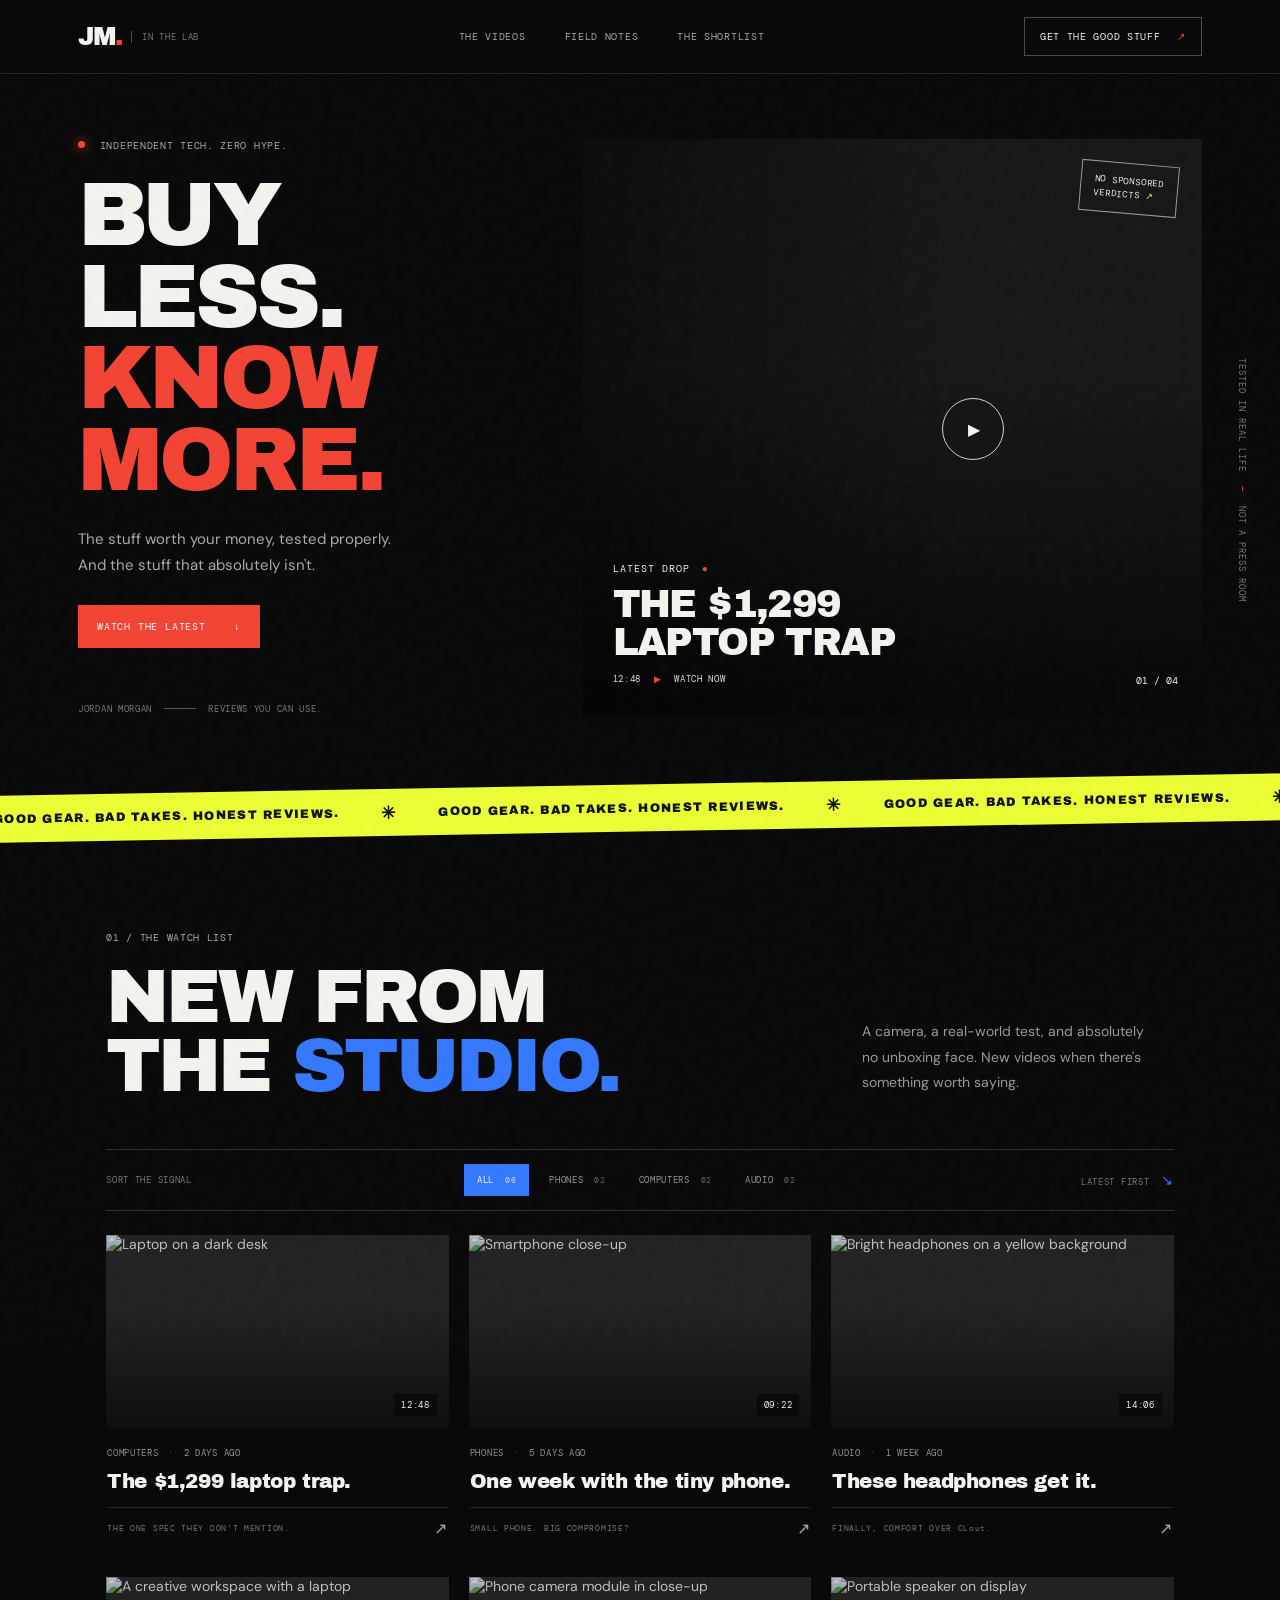
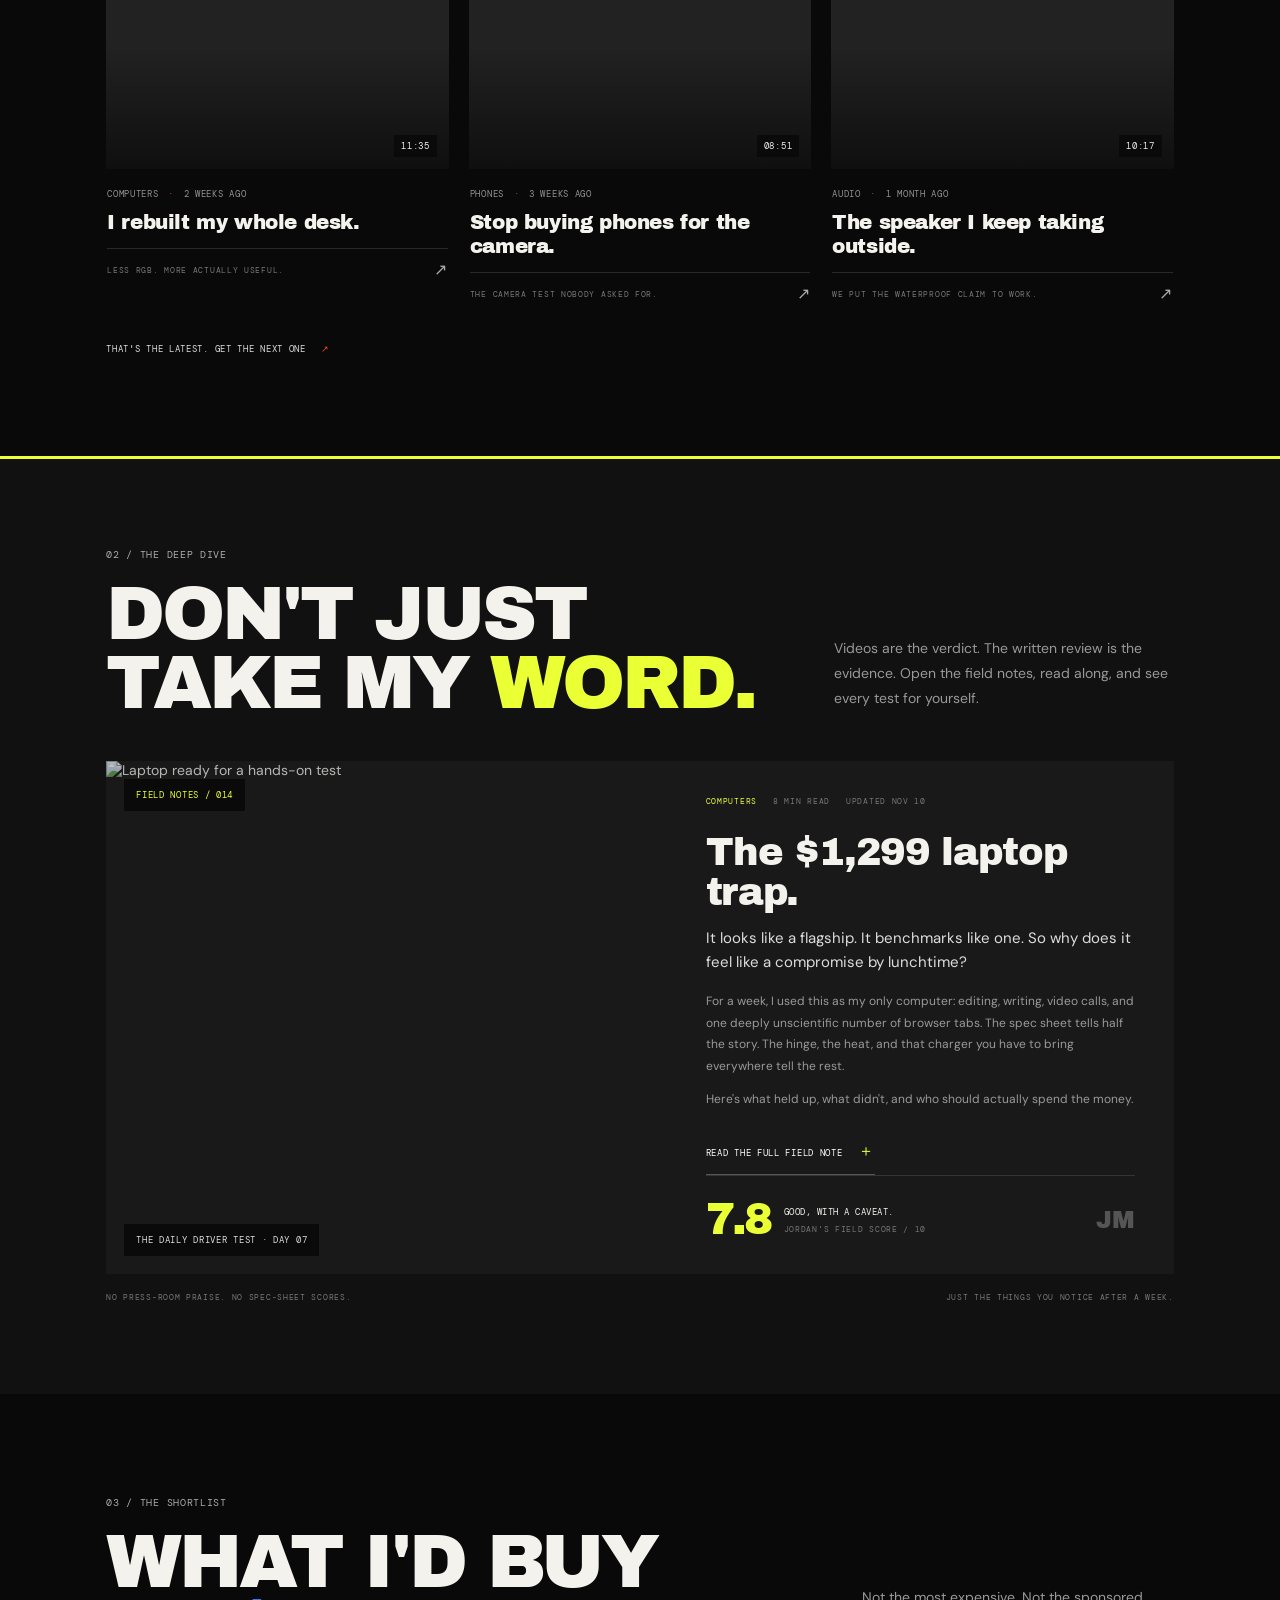
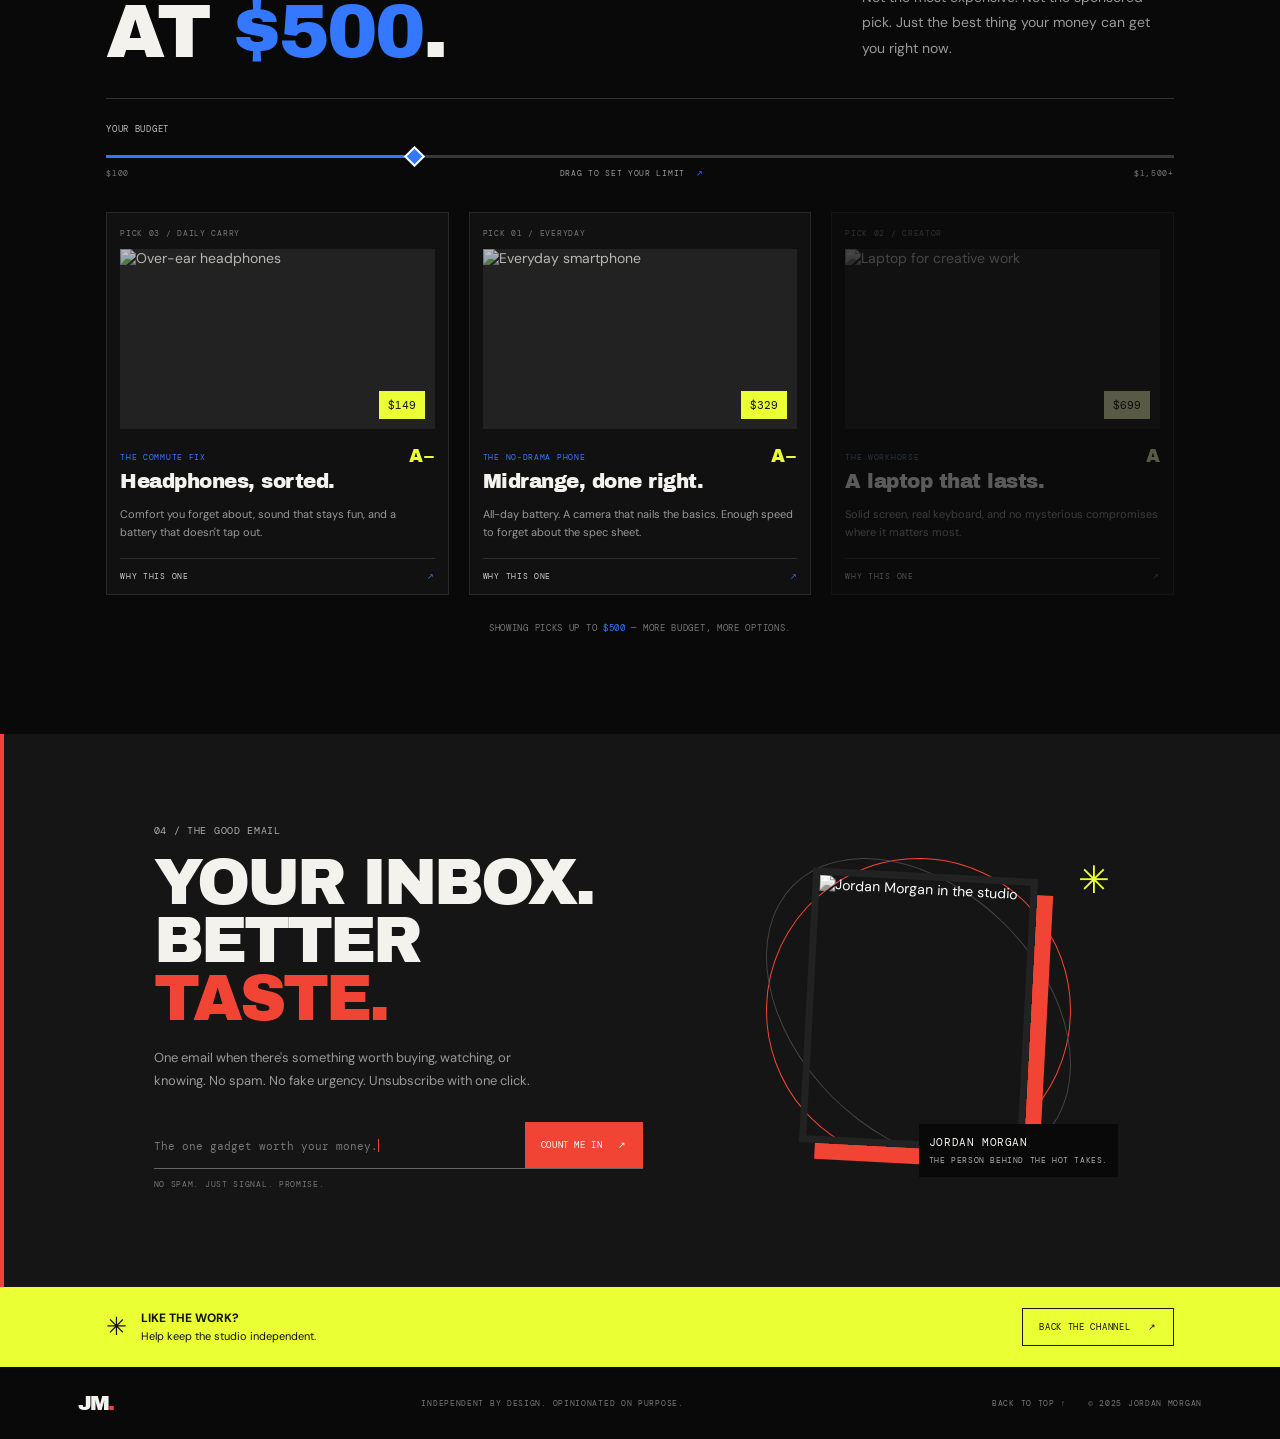
==== index.html @ 8d4678d9 "Build cinematic tech creator homepage with interactive reviews and picks" ====
<!doctype html>
<html lang="en">
<head>
  <meta charset="utf-8">
  <meta name="viewport" content="width=device-width, initial-scale=1">
  <meta name="theme-color" content="#090909">
  <meta name="description" content="Field-tested tech, honest reviews, and what I'd actually buy. Welcome to the studio.">
  <title>JORDAN MORGAN — Tech, without the noise.</title>
  <link rel="preconnect" href="https://fonts.googleapis.com">
  <link rel="preconnect" href="https://fonts.gstatic.com" crossorigin>
  <link href="https://fonts.googleapis.com/css2?family=DM+Mono:wght@400;500&family=DM+Sans:wght@400;500;600;700;800;900&display=swap" rel="stylesheet">
  <link rel="stylesheet" href="styles.css">
</head>
<body>
  <div class="grain" aria-hidden="true"></div>
  <header class="topbar">
    <a class="wordmark" href="#home" aria-label="Jordan Morgan home">JM<span class="wordmark-dot">.</span><span class="wordmark-tag">IN THE LAB</span></a>
    <nav class="main-nav" aria-label="Main navigation">
      <a href="#videos">THE VIDEOS</a><a href="#reviews">FIELD NOTES</a><a href="#picks">THE SHORTLIST</a>
    </nav>
    <a class="nav-cta" href="#newsletter">GET THE GOOD STUFF <span>↗</span></a>
    <button class="menu-toggle" aria-label="Toggle navigation" aria-expanded="false"><span></span><span></span></button>
  </header>

  <main id="home">
    <section class="hero section-tone" data-tone="red">
      <div class="hero-copy">
        <p class="eyebrow"><span class="live-dot"></span> INDEPENDENT TECH. ZERO HYPE.</p>
        <h1>BUY LESS.<br><span>KNOW MORE.</span></h1>
        <p class="hero-deck">The stuff worth your money, tested properly.<br>And the stuff that absolutely isn't.</p>
        <a class="button button-red" href="#videos">WATCH THE LATEST <span>↓</span></a>
        <div class="hero-meta"><span>JORDAN MORGAN</span><span class="meta-line"></span><span>REVIEWS YOU CAN USE.</span></div>
      </div>
      <div class="hero-visual">
        <div class="hero-image"></div>
        <div class="hero-image-shade"></div>
        <div class="hero-label"><span class="label-kicker">LATEST DROP <span>●</span></span><strong>THE $1,299<br>LAPTOP TRAP</strong><span class="label-bottom">12:48 <i>▶</i> WATCH NOW</span></div>
        <div class="hero-stamp">NO SPONSORED<br>VERDICTS <span>↗</span></div>
        <a class="play-button" href="#videos" aria-label="Watch the latest video"><span>▶</span></a>
        <span class="hero-index">01 / 04</span>
      </div>
      <div class="hero-side-note">TESTED IN REAL LIFE <span>—</span> NOT A PRESS ROOM</div>
    </section>

    <section class="ticker" aria-label="Our promise"><div class="ticker-track"><span>GOOD GEAR. BAD TAKES. HONEST REVIEWS.</span><b>✳</b><span>GOOD GEAR. BAD TAKES. HONEST REVIEWS.</span><b>✳</b><span>GOOD GEAR. BAD TAKES. HONEST REVIEWS.</span><b>✳</b></div></section>

    <section class="content-section section-tone" id="videos" data-tone="blue">
      <div class="section-heading">
        <div><p class="eyebrow">01 / THE WATCH LIST</p><h2>NEW FROM<br>THE <span>STUDIO.</span></h2></div>
        <p class="section-intro">A camera, a real-world test, and absolutely no unboxing face. New videos when there's something worth saying.</p>
      </div>
      <div class="filter-row" role="group" aria-label="Filter videos by category">
        <span class="filter-label">SORT THE SIGNAL</span>
        <div class="filter-buttons"><button class="filter-btn active" data-filter="all">ALL <span>06</span></button><button class="filter-btn" data-filter="phones">PHONES <span>02</span></button><button class="filter-btn" data-filter="computers">COMPUTERS <span>02</span></button><button class="filter-btn" data-filter="audio">AUDIO <span>02</span></button></div>
        <span class="sort-note">LATEST FIRST <span>↘</span></span>
      </div>
      <div class="video-grid">
        <article class="video-card featured" data-category="computers"><a href="#reviews" class="video-thumb thumb-laptop" aria-label="Read the laptop review"><img src="https://images.unsplash.com/photo-1496181133206-80ce9b88a853?auto=format&fit=crop&w=1400&q=85" alt="Laptop on a dark desk" loading="lazy"><span class="thumb-overlay"></span><span class="play-pill">▶ <span>PLAY THE PREVIEW</span></span><span class="duration">12:48</span><span class="preview-eq"><i></i><i></i><i></i><i></i><i></i></span></a><div class="video-info"><span class="video-category">COMPUTERS <span>·</span> 2 DAYS AGO</span><h3>The $1,299 laptop trap.</h3><div class="video-bottom"><span>THE ONE SPEC THEY DON'T MENTION.</span><span class="video-arrow">↗</span></div></div></article>
        <article class="video-card" data-category="phones"><a href="#reviews" class="video-thumb thumb-phone" aria-label="Read the phone review"><img src="https://images.unsplash.com/photo-1511707171634-5f897ff02aa9?auto=format&fit=crop&w=1000&q=85" alt="Smartphone close-up" loading="lazy"><span class="thumb-overlay"></span><span class="play-pill">▶ <span>PLAY THE PREVIEW</span></span><span class="duration">09:22</span><span class="preview-eq"><i></i><i></i><i></i><i></i><i></i></span></a><div class="video-info"><span class="video-category">PHONES <span>·</span> 5 DAYS AGO</span><h3>One week with the tiny phone.</h3><div class="video-bottom"><span>SMALL PHONE. BIG COMPROMISE?</span><span class="video-arrow">↗</span></div></div></article>
        <article class="video-card" data-category="audio"><a href="#reviews" class="video-thumb thumb-audio" aria-label="Read the headphone review"><img src="https://images.unsplash.com/photo-1505740420928-5e560c06d30e?auto=format&fit=crop&w=1000&q=85" alt="Bright headphones on a yellow background" loading="lazy"><span class="thumb-overlay"></span><span class="play-pill">▶ <span>PLAY THE PREVIEW</span></span><span class="duration">14:06</span><span class="preview-eq"><i></i><i></i><i></i><i></i><i></i></span></a><div class="video-info"><span class="video-category">AUDIO <span>·</span> 1 WEEK AGO</span><h3>These headphones get it.</h3><div class="video-bottom"><span>FINALLY, COMFORT OVER CLout.</span><span class="video-arrow">↗</span></div></div></article>
        <article class="video-card" data-category="computers"><a href="#reviews" class="video-thumb thumb-desk" aria-label="Read the desk setup review"><img src="https://images.unsplash.com/photo-1498050108023-c5249f4df085?auto=format&fit=crop&w=1000&q=85" alt="A creative workspace with a laptop" loading="lazy"><span class="thumb-overlay"></span><span class="play-pill">▶ <span>PLAY THE PREVIEW</span></span><span class="duration">11:35</span><span class="preview-eq"><i></i><i></i><i></i><i></i><i></i></span></a><div class="video-info"><span class="video-category">COMPUTERS <span>·</span> 2 WEEKS AGO</span><h3>I rebuilt my whole desk.</h3><div class="video-bottom"><span>LESS RGB. MORE ACTUALLY USEFUL.</span><span class="video-arrow">↗</span></div></div></article>
        <article class="video-card" data-category="phones"><a href="#reviews" class="video-thumb thumb-camera" aria-label="Read the camera phone review"><img src="https://images.unsplash.com/photo-1512499617640-c74ae3a79d37?auto=format&fit=crop&w=1000&q=85" alt="Phone camera module in close-up" loading="lazy"><span class="thumb-overlay"></span><span class="play-pill">▶ <span>PLAY THE PREVIEW</span></span><span class="duration">08:51</span><span class="preview-eq"><i></i><i></i><i></i><i></i><i></i></span></a><div class="video-info"><span class="video-category">PHONES <span>·</span> 3 WEEKS AGO</span><h3>Stop buying phones for the camera.</h3><div class="video-bottom"><span>THE CAMERA TEST NOBODY ASKED FOR.</span><span class="video-arrow">↗</span></div></div></article>
        <article class="video-card" data-category="audio"><a href="#reviews" class="video-thumb thumb-speaker" aria-label="Read the speaker review"><img src="https://images.unsplash.com/photo-1608043152269-423dbba4e7e1?auto=format&fit=crop&w=1000&q=85" alt="Portable speaker on display" loading="lazy"><span class="thumb-overlay"></span><span class="play-pill">▶ <span>PLAY THE PREVIEW</span></span><span class="duration">10:17</span><span class="preview-eq"><i></i><i></i><i></i><i></i><i></i></span></a><div class="video-info"><span class="video-category">AUDIO <span>·</span> 1 MONTH AGO</span><h3>The speaker I keep taking outside.</h3><div class="video-bottom"><span>WE PUT THE WATERPROOF CLAIM TO WORK.</span><span class="video-arrow">↗</span></div></div></article>
      </div>
      <a href="#newsletter" class="text-link">THAT'S THE LATEST. GET THE NEXT ONE <span>↗</span></a>
    </section>

    <section class="review-section section-tone" id="reviews" data-tone="yellow">
      <div class="review-head"><div><p class="eyebrow">02 / THE DEEP DIVE</p><h2>DON'T JUST<br>TAKE MY <span>WORD.</span></h2></div><p>Videos are the verdict. The written review is the evidence. Open the field notes, read along, and see every test for yourself.</p></div>
      <article class="review-feature">
        <div class="review-photo"><img src="https://images.unsplash.com/photo-1496181133206-80ce9b88a853?auto=format&fit=crop&w=1200&q=85" alt="Laptop ready for a hands-on test" loading="lazy"><span class="photo-tag">FIELD NOTES / 014</span><span class="photo-caption">THE DAILY DRIVER TEST · DAY 07</span></div>
        <div class="review-body"><div class="review-meta"><span>COMPUTERS</span><span>8 MIN READ</span><span>UPDATED NOV 10</span></div><h3>The $1,299 laptop trap.</h3><p class="review-lede">It looks like a flagship. It benchmarks like one. So why does it feel like a compromise by lunchtime?</p><div class="review-excerpt"><p>For a week, I used this as my only computer: editing, writing, video calls, and one deeply unscientific number of browser tabs. The spec sheet tells half the story. The hinge, the heat, and that charger you have to bring everywhere tell the rest.</p><p>Here's what held up, what didn't, and who should actually spend the money.</p></div><button class="read-toggle" aria-expanded="false">READ THE FULL FIELD NOTE <span>＋</span></button><div class="review-extra" hidden><p><strong>THE GOOD:</strong> The screen is bright enough for a sunny desk, the keyboard has real travel, and the battery survived a full workday with 18% to spare.</p><p><strong>THE CATCH:</strong> Under sustained load, the fans arrive early and the thin chassis gets warm exactly where your hands rest. At this price, the included 512GB storage feels like a deliberate upsell.</p><p><strong>THE VERDICT:</strong> Great for everyday work. A frustrating buy for creators. If you need the extra power, save for the next tier; if you don't, the cheaper model is the smarter laptop.</p></div><div class="review-score"><span class="score-number">7.8</span><span class="score-details"><b>GOOD, WITH A CAVEAT.</b><small>JORDAN'S FIELD SCORE / 10</small></span><span class="score-mark">JM</span></div></div>
      </article>
      <div class="review-bottom"><span>NO PRESS-ROOM PRAISE. NO SPEC-SHEET SCORES.</span><span>JUST THE THINGS YOU NOTICE AFTER A WEEK.</span></div>
    </section>

    <section class="picks-section section-tone" id="picks" data-tone="blue">
      <div class="section-heading picks-heading"><div><p class="eyebrow">03 / THE SHORTLIST</p><h2>WHAT I'D BUY<br>AT <span id="price-display">$500</span>.</h2></div><p class="section-intro">Not the most expensive. Not the sponsored pick. Just the best thing your money can get you right now.</p></div>
      <div class="price-control"><label for="price-range">YOUR BUDGET</label><input id="price-range" type="range" min="100" max="1500" step="100" value="500"><div class="range-labels"><span>$100</span><span>DRAG TO SET YOUR LIMIT <span class="range-arrow">↗</span></span><span>$1,500+</span></div></div>
      <div class="recommendation-grid">
        <article class="recommendation" data-price="329"><span class="rec-number">PICK 01 / EVERYDAY</span><div class="rec-image"><img src="https://images.unsplash.com/photo-1511707171634-5f897ff02aa9?auto=format&fit=crop&w=700&q=80" alt="Everyday smartphone" loading="lazy"><span class="rec-price">$329</span></div><div class="rec-copy"><div><span class="rec-tag">THE NO-DRAMA PHONE</span><h3>Midrange, done right.</h3></div><span class="rec-score">A−</span></div><p>All-day battery. A camera that nails the basics. Enough speed to forget about the spec sheet.</p><a href="#newsletter" class="rec-link">WHY THIS ONE <span>↗</span></a></article>
        <article class="recommendation" data-price="699"><span class="rec-number">PICK 02 / CREATOR</span><div class="rec-image"><img src="https://images.unsplash.com/photo-1496181133206-80ce9b88a853?auto=format&fit=crop&w=700&q=80" alt="Laptop for creative work" loading="lazy"><span class="rec-price">$699</span></div><div class="rec-copy"><div><span class="rec-tag">THE WORKHORSE</span><h3>A laptop that lasts.</h3></div><span class="rec-score">A</span></div><p>Solid screen, real keyboard, and no mysterious compromises where it matters most.</p><a href="#newsletter" class="rec-link">WHY THIS ONE <span>↗</span></a></article>
        <article class="recommendation" data-price="149"><span class="rec-number">PICK 03 / DAILY CARRY</span><div class="rec-image"><img src="https://images.unsplash.com/photo-1505740420928-5e560c06d30e?auto=format&fit=crop&w=700&q=80" alt="Over-ear headphones" loading="lazy"><span class="rec-price">$149</span></div><div class="rec-copy"><div><span class="rec-tag">THE COMMUTE FIX</span><h3>Headphones, sorted.</h3></div><span class="rec-score">A−</span></div><p>Comfort you forget about, sound that stays fun, and a battery that doesn't tap out.</p><a href="#newsletter" class="rec-link">WHY THIS ONE <span>↗</span></a></article>
      </div>
      <p class="budget-note" aria-live="polite">SHOWING PICKS UP TO <span>$500</span> <span>—</span> MORE BUDGET, MORE OPTIONS.</p>
    </section>

    <section class="newsletter-section section-tone" id="newsletter" data-tone="red">
      <div class="newsletter-left"><p class="eyebrow">04 / THE GOOD EMAIL</p><h2>YOUR INBOX.<br>BETTER <span>TASTE.</span></h2><p>One email when there's something worth buying, watching, or knowing. No spam. No fake urgency. Unsubscribe with one click.</p><form class="signup-form"><label class="visually-hidden" for="email">Your email address</label><input id="email" type="email" placeholder="" required autocomplete="email"><button type="submit">COUNT ME IN <span>↗</span></button><span class="email-prompt" aria-hidden="true"></span></form><p class="form-message" aria-live="polite">NO SPAM. JUST SIGNAL. PROMISE.</p></div>
      <div class="newsletter-art"><div class="newsletter-ring ring-one"></div><div class="newsletter-ring ring-two"></div><div class="newsletter-portrait"><img src="https://images.unsplash.com/photo-1534528741775-53994a69daeb?auto=format&fit=crop&w=900&q=85" alt="Jordan Morgan in the studio" loading="lazy"></div><div class="portrait-caption">JORDAN MORGAN<br><span>THE PERSON BEHIND THE HOT TAKES.</span></div><span class="newsletter-spark">✳</span></div>
    </section>

    <section class="patreon-bar"><div><span class="patreon-icon">✳</span><p><b>LIKE THE WORK?</b><br><span>Help keep the studio independent.</span></p></div><a href="https://www.patreon.com/" target="_blank" rel="noopener noreferrer">BACK THE CHANNEL <span>↗</span></a></section>
  </main>

  <footer class="footer"><a class="wordmark" href="#home">JM<span class="wordmark-dot">.</span></a><span>INDEPENDENT BY DESIGN. OPINIONATED ON PURPOSE.</span><div><a href="#home">BACK TO TOP ↑</a><span>© 2025 JORDAN MORGAN</span></div></footer>
  <script src="script.js"></script>
</body>
</html>
---- styles.css ----
@import url('https://fonts.googleapis.com/css2?family=Archivo+Black&display=swap');
:root{--black:#090909;--panel:#111;--white:#f4f2ed;--muted:#858585;--red:#f24435;--blue:#3478ff;--yellow:#eaff34;--line:#30302e;--accent:var(--red);--sans:'DM Sans',Arial,sans-serif;--mono:'DM Mono',monospace;--display:'Archivo Black','DM Sans',sans-serif}*{box-sizing:border-box}html{scroll-behavior:smooth;scroll-padding-top:80px}body{margin:0;background:var(--black);color:var(--white);font-family:var(--sans);font-size:14px;overflow-x:hidden}.grain{position:fixed;inset:-50%;z-index:10;pointer-events:none;opacity:.035;background-image:url("data:image/svg+xml,%3Csvg viewBox='0 0 180 180' xmlns='http://www.w3.org/2000/svg'%3E%3Cfilter id='n'%3E%3CfeTurbulence type='fractalNoise' baseFrequency='.92' numOctaves='3' stitchTiles='stitch'/%3E%3C/filter%3E%3Crect width='100%25' height='100%25' filter='url(%23n)' opacity='.7'/%3E%3C/svg%3E");animation:grain .22s steps(2) infinite}@keyframes grain{0%{transform:translate(0,0)}25%{transform:translate(2%,-1%)}50%{transform:translate(-1%,2%)}75%{transform:translate(1%,1%)}}a{color:inherit;text-decoration:none}.topbar{height:74px;padding:0 6.1%;display:flex;align-items:center;justify-content:space-between;border-bottom:1px solid #252525;position:relative;z-index:20;background:#090909}.wordmark{font-family:var(--display);font-size:25px;letter-spacing:-2px;display:flex;align-items:center}.wordmark-dot{color:var(--red)}.wordmark-tag{font:9px var(--mono);letter-spacing:1px;color:#777;border-left:1px solid #4a4a4a;padding-left:10px;margin-left:10px;letter-spacing:.7px}.main-nav{display:flex;gap:39px}.main-nav a,.nav-cta,.eyebrow,.hero-meta,.filter-label,.filter-btn,.sort-note,.video-category,.video-bottom,.duration,.play-pill,.text-link,.review-meta,.read-toggle,.score-details small,.review-bottom,.rec-number,.rec-tag,.rec-link,.price-control label,.range-labels,.budget-note,.form-message,.patreon-bar>a,.footer>span,.footer>div{font:10px var(--mono);letter-spacing:.7px}.main-nav a{color:#aaa;transition:color .2s}.main-nav a:hover,.footer a:hover{color:var(--white)}.nav-cta{border:1px solid #4b4b4b;padding:12px 15px;transition:.2s}.nav-cta span,.text-link span,.rec-link span{color:var(--red);margin-left:10px}.nav-cta:hover{background:var(--white);color:var(--black)}.menu-toggle{display:none;background:none;border:0;color:white}.hero{padding:65px 6.1% 70px;min-height:570px;display:grid;grid-template-columns:42% 58%;position:relative;max-width:1600px;margin:auto}.eyebrow{color:#aaa;margin:0 0 23px}.live-dot{display:inline-block;background:var(--red);width:7px;height:7px;border-radius:50%;margin:0 8px 1px 0;box-shadow:0 0 12px var(--red)}h1,h2,h3,p{margin-top:0}.hero h1,.section-heading h2,.review-head h2,.newsletter-left h2{font:clamp(54px,7vw,100px)/.91 var(--display);letter-spacing:-4px;margin:0 0 25px}.hero h1 span,.section-heading h2 span,.review-head h2 span,.newsletter-left h2 span{color:var(--accent)}.hero-deck{font-size:15px;line-height:1.75;color:#aaa;margin-bottom:26px}.button{display:inline-flex;align-items:center;gap:28px;padding:15px 19px;font:10px var(--mono);letter-spacing:.8px}.button-red{background:var(--red);color:#fff}.button-red:hover{background:#ff6556}.hero-meta{display:flex;align-items:center;gap:12px;color:#777;margin-top:55px;font-size:9px}.meta-line{height:1px;width:32px;background:#555}.hero-visual{position:relative;min-height:430px;margin-left:5%;overflow:hidden;background:#171717}.hero-image,.hero-image-shade{position:absolute;inset:0}.hero-image{background:url('https://images.unsplash.com/photo-1496181133206-80ce9b88a853?auto=format&fit=crop&w=1600&q=90') center 53%/cover;filter:saturate(.72);transform:scale(1.02)}.hero-image-shade{background:linear-gradient(90deg,rgba(0,0,0,.47),transparent 60%),linear-gradient(0deg,rgba(0,0,0,.7),transparent 60%)}.hero-label{position:absolute;left:30px;bottom:30px;display:flex;flex-direction:column;gap:11px}.label-kicker{font:10px var(--mono);letter-spacing:1px}.label-kicker span{color:var(--red);margin-left:5px}.hero-label strong{font:clamp(28px,3vw,44px)/.98 var(--display);letter-spacing:-1.6px}.label-bottom{font:9px var(--mono);letter-spacing:.7px;color:#ddd}.label-bottom i{font-style:normal;color:var(--red);margin:0 7px}.hero-stamp{position:absolute;right:24px;top:24px;border:1px solid rgba(255,255,255,.55);padding:11px 13px;font:9px/1.5 var(--mono);letter-spacing:.8px;transform:rotate(5deg)}.hero-stamp span{color:var(--yellow)}.play-button{position:absolute;top:45%;left:58%;width:62px;height:62px;border:1px solid rgba(255,255,255,.8);border-radius:50%;display:grid;place-items:center;transition:.25s;backdrop-filter:blur(4px)}.play-button span{font-size:16px;margin-left:3px}.play-button:hover{background:var(--red);border-color:var(--red);transform:scale(1.1)}.hero-index{position:absolute;right:24px;bottom:28px;font:10px var(--mono)}.hero-side-note{position:absolute;writing-mode:vertical-rl;right:2.5%;top:40%;font:9px var(--mono);letter-spacing:1px;color:#777}.hero-side-note span{color:var(--red);padding:8px 0}.ticker{overflow:hidden;background:var(--yellow);color:#111;padding:13px 0;white-space:nowrap;transform:rotate(-1deg) scale(1.02);position:relative;z-index:1}.ticker-track{display:flex;align-items:center;justify-content:space-around;gap:30px;animation:marquee 22s linear infinite;font:12px var(--display);letter-spacing:1.1px}.ticker-track b{font-size:17px}@keyframes marquee{to{transform:translateX(-20%)}}.content-section,.picks-section{padding:100px 8.3%;max-width:1600px;margin:auto}.section-heading,.review-head{display:flex;justify-content:space-between;align-items:flex-end;margin-bottom:49px}.section-heading h2,.review-head h2,.newsletter-left h2{font-size:clamp(46px,6vw,76px);letter-spacing:-3px;margin:0}.section-heading .eyebrow,.review-head .eyebrow{margin-bottom:18px}.section-intro{max-width:290px;color:#999;line-height:1.8;margin:0 2% 5px 25px}.filter-row{display:flex;align-items:center;justify-content:space-between;border-top:1px solid var(--line);border-bottom:1px solid var(--line);padding:14px 0;margin-bottom:24px}.filter-label,.sort-note{color:#777;font-size:9px}.filter-buttons{display:flex;gap:7px}.filter-btn{color:#999;border:1px solid transparent;background:transparent;padding:9px 12px;cursor:pointer;font-size:9px;transition:.2s}.filter-btn span{font-size:8px;color:#666;margin-left:5px}.filter-btn:hover,.filter-btn.active{border-color:var(--blue);color:#fff}.filter-btn.active{background:var(--blue)}.filter-btn.active span{color:#d5e0ff}.sort-note span{color:var(--blue);font-size:14px;margin-left:6px}.video-grid{display:grid;grid-template-columns:repeat(3,1fr);gap:38px 20px}.video-card{min-width:0;transition:opacity .3s,transform .3s}.video-card.is-hiding{opacity:0;transform:translateY(12px)}.video-thumb{display:block;position:relative;aspect-ratio:16/9;overflow:hidden;background:#222}.video-thumb img{width:100%;height:100%;object-fit:cover;display:block;filter:brightness(.78) saturate(.78);transition:transform .65s cubic-bezier(.2,.8,.2,1),filter .3s}.video-card:hover .video-thumb img{transform:scale(1.07);filter:brightness(.62) saturate(1)}.thumb-overlay{position:absolute;inset:0;background:linear-gradient(0deg,rgba(0,0,0,.56),transparent 65%)}.play-pill{position:absolute;left:50%;top:50%;transform:translate(-50%,-40%);opacity:0;color:white;font-size:9px;background:var(--red);padding:11px 14px;white-space:nowrap;transition:.25s}.play-pill span{margin-left:7px}.video-card:hover .play-pill{opacity:1;transform:translate(-50%,-50%)}.duration{position:absolute;bottom:12px;right:12px;background:#080808cc;padding:5px 7px;font-size:9px}.preview-eq{position:absolute;left:14px;bottom:14px;display:flex;align-items:center;gap:2px;height:12px;opacity:0}.preview-eq i{width:2px;height:5px;background:var(--red)}.video-card:hover .preview-eq{opacity:1}.video-card:hover .preview-eq i{animation:eq .45s ease-in-out infinite alternate}.preview-eq i:nth-child(2){animation-delay:.1s}.preview-eq i:nth-child(3){animation-delay:.25s}.preview-eq i:nth-child(4){animation-delay:.15s}.preview-eq i:nth-child(5){animation-delay:.3s}@keyframes eq{to{height:12px}}.video-info{padding:14px 1px 0}.video-category{font-size:9px;color:#929292}.video-category span{color:var(--red);padding:0 4px}.video-info h3{font:20px/1.2 var(--display);letter-spacing:-.4px;margin:9px 0 14px}.video-bottom{border-top:1px solid #292929;padding-top:10px;display:flex;justify-content:space-between;align-items:center;color:#777;font-size:8px}.video-arrow{color:#aaa;font-size:16px;transition:.2s}.video-card:hover .video-arrow{color:var(--red);transform:translate(2px,-2px)}.text-link{display:inline-block;margin-top:39px;color:#ddd;font-size:9px}.review-section{background:#111;padding:92px 8.3%;position:relative}.review-section:before{content:'';position:absolute;top:0;left:0;width:100%;height:3px;background:var(--yellow)}.review-head{max-width:1400px;margin:0 auto 43px}.review-head h2 span{color:var(--yellow)}.review-head>p{max-width:340px;color:#999;line-height:1.8;margin:0 0 6px 25px}.review-feature{max-width:1400px;margin:auto;display:grid;grid-template-columns:1.05fr .95fr;background:#191919}.review-photo{position:relative;min-height:440px;overflow:hidden}.review-photo img{width:100%;height:100%;position:absolute;object-fit:cover;filter:brightness(.75) saturate(.75)}.photo-tag,.photo-caption{position:absolute;font:9px var(--mono);letter-spacing:.7px;background:#0a0a0a;padding:10px 12px}.photo-tag{top:18px;left:18px;color:var(--yellow)}.photo-caption{bottom:18px;left:18px;color:#ddd}.review-body{padding:35px 39px;display:flex;flex-direction:column}.review-meta{display:flex;gap:16px;color:#777;font-size:8px}.review-meta span:first-child{color:var(--yellow)}.review-body h3{font:clamp(27px,3vw,43px)/1.06 var(--display);letter-spacing:-1.3px;margin:26px 0 13px}.review-lede{font-size:15px;line-height:1.6;color:#ddd;max-width:440px;margin-bottom:17px}.review-excerpt,.review-extra{font-size:12px;line-height:1.8;color:#999}.review-excerpt p,.review-extra p{margin-bottom:12px}.review-extra{padding-top:8px;animation:reveal .3s}.review-extra strong{color:var(--yellow);font:10px var(--mono)}@keyframes reveal{from{opacity:0;transform:translateY(-5px)}to{opacity:1;transform:none}}.read-toggle{align-self:flex-start;border:0;border-bottom:1px solid #555;padding:12px 0;background:none;color:white;cursor:pointer;margin-top:5px;font-size:9px}.read-toggle span{color:var(--yellow);font-size:16px;margin-left:10px}.review-score{margin-top:auto;padding-top:24px;border-top:1px solid #343434;display:flex;align-items:center;gap:14px}.score-number{font:44px/.9 var(--display);color:var(--yellow);letter-spacing:-3px}.score-details{display:flex;flex-direction:column;gap:6px}.score-details b{font:9px var(--mono);letter-spacing:.5px}.score-details small{color:#777;font-size:8px}.score-mark{margin-left:auto;font:24px var(--display);color:#555}.review-bottom{max-width:1400px;margin:18px auto 0;display:flex;justify-content:space-between;color:#777;font-size:8px}.picks-section{padding-top:102px;padding-bottom:100px}.picks-heading{margin-bottom:32px}.picks-heading h2 span{color:var(--blue)}.price-control{margin:0 0 34px;padding:19px 0 0;border-top:1px solid var(--line)}.price-control label{font-size:9px;color:#bbb}.price-control input{width:100%;height:3px;appearance:none;background:linear-gradient(to right,var(--blue) 0%,var(--blue) 28.5%,#383838 28.5%);display:block;margin:19px 0 10px;cursor:pointer}.price-control input::-webkit-slider-thumb{appearance:none;width:15px;height:15px;border-radius:0;background:var(--blue);border:2px solid #fff;transform:rotate(45deg)}.price-control input::-moz-range-thumb{width:12px;height:12px;border-radius:0;background:var(--blue);border:2px solid #fff;transform:rotate(45deg)}.range-labels{display:flex;justify-content:space-between;color:#777;font-size:8px}.range-labels span:nth-child(2){color:#999}.range-arrow{color:var(--blue);margin-left:5px}.recommendation-grid{display:grid;grid-template-columns:repeat(3,1fr);gap:20px}.recommendation{padding:13px;background:#111;border:1px solid #292929;transition:opacity .3s,transform .3s,border-color .2s}.recommendation:hover{border-color:var(--blue);transform:translateY(-4px)}.recommendation.is-over-budget{opacity:.35;filter:grayscale(.7)}.rec-number{display:block;color:#777;font-size:8px;margin:2px 0 11px}.rec-image{position:relative;height:180px;overflow:hidden;background:#222}.rec-image img{width:100%;height:100%;object-fit:cover;filter:brightness(.75) saturate(.8);transition:transform .5s}.recommendation:hover .rec-image img{transform:scale(1.05)}.rec-price{position:absolute;right:10px;bottom:10px;padding:7px 9px;background:var(--yellow);color:#111;font:11px var(--mono)}.rec-copy{display:flex;justify-content:space-between;align-items:flex-start;margin-top:17px}.rec-tag{font-size:8px;color:var(--blue)}.rec-copy h3{font:20px var(--display);letter-spacing:-.5px;margin:6px 0}.rec-score{font:18px var(--display);color:var(--yellow)}.recommendation>p{font-size:11px;line-height:1.65;color:#999;margin:7px 0 16px;min-height:37px}.rec-link{display:flex;justify-content:space-between;padding-top:12px;border-top:1px solid #303030;color:#ccc;font-size:8px}.rec-link span{color:var(--blue);margin:0}.budget-note{text-align:center;color:#777;font-size:9px;margin:27px 0 0}.budget-note span:first-child{color:var(--blue)}.newsletter-section{padding:90px 12%;background:#151515;display:grid;grid-template-columns:1fr .85fr;align-items:center;gap:7%;position:relative;overflow:hidden}.newsletter-section:before{content:'';position:absolute;inset:0 auto 0 0;width:4px;background:var(--red)}.newsletter-left{position:relative;z-index:1}.newsletter-left .eyebrow{margin-bottom:17px}.newsletter-left h2{font-size:clamp(43px,5vw,67px);margin-bottom:19px}.newsletter-left h2 span{color:var(--red)}.newsletter-left>p:not(.eyebrow):not(.form-message){max-width:390px;color:#999;line-height:1.75;font-size:13px}.signup-form{display:flex;border-bottom:1px solid #666;margin-top:29px;position:relative}.signup-form input{flex:1;min-width:0;border:0;background:transparent;color:#fff;padding:15px 0;outline:none;font:12px var(--mono)}.signup-form input::placeholder{color:#888}.signup-form button{border:0;background:var(--red);color:#fff;padding:0 16px;font:9px var(--mono);letter-spacing:.6px;cursor:pointer;white-space:nowrap}.signup-form button span{margin-left:10px}.signup-form button:hover{background:#ff6556}.email-prompt{position:absolute;pointer-events:none;left:0;top:17px;color:#777;font:11px var(--mono)}.email-prompt:after{content:' ';display:inline-block;height:13px;border-right:1px solid var(--red);vertical-align:-2px;animation:blink .7s steps(2) infinite}@keyframes blink{50%{opacity:0}}.form-message{color:#777;margin-top:10px;font-size:8px}.newsletter-art{height:350px;position:relative;display:grid;place-items:center}.newsletter-portrait{height:275px;width:225px;position:relative;z-index:1;overflow:hidden;transform:rotate(3deg);border:7px solid #222;box-shadow:16px 16px 0 var(--red)}.newsletter-portrait img{width:100%;height:100%;object-fit:cover;filter:grayscale(1) contrast(1.15);object-position:center 30%}.newsletter-ring{position:absolute;border:1px solid var(--red);border-radius:50%;width:305px;height:305px;transform:rotate(-20deg)}.ring-two{width:355px;height:245px;border-color:#444;transform:rotate(45deg)}.portrait-caption{position:absolute;z-index:2;bottom:8px;right:2%;font:11px/1.5 var(--mono);letter-spacing:.6px;background:#090909;padding:10px}.portrait-caption span{font-size:8px;color:#aaa}.newsletter-spark{position:absolute;right:4%;top:20px;color:var(--yellow);font-size:38px}.patreon-bar{background:var(--yellow);color:#111;padding:21px 8.3%;display:flex;align-items:center;justify-content:space-between}.patreon-bar>div{display:flex;align-items:center;gap:14px}.patreon-icon{font-size:25px}.patreon-bar p{font-size:12px;line-height:1.5;margin:0}.patreon-bar p span{font-size:11px}.patreon-bar>a{border:1px solid #171717;padding:12px 16px;font-size:9px}.patreon-bar>a:hover{background:#111;color:var(--yellow)}.patreon-bar>a span{margin-left:12px}.footer{padding:25px 6.1%;display:flex;align-items:center;justify-content:space-between;gap:15px}.footer .wordmark{font-size:21px}.footer>span,.footer>div{font-size:8px;color:#777}.footer>div{display:flex;gap:22px}.visually-hidden{position:absolute;width:1px;height:1px;padding:0;margin:-1px;overflow:hidden;clip:rect(0,0,0,0);white-space:nowrap;border:0}.section-tone{transition:--accent .4s}.section-tone[data-tone="blue"]{--accent:var(--blue)}.section-tone[data-tone="yellow"]{--accent:var(--yellow)}@media(max-width:900px){.hero{padding-top:48px;grid-template-columns:41% 59%;min-height:490px}.hero h1{font-size:62px}.hero-visual{min-height:370px}.hero-side-note{display:none}.content-section,.picks-section{padding-left:6%;padding-right:6%}.review-section{padding-left:6%;padding-right:6%}.review-body{padding:27px}.newsletter-section{padding-left:8%;padding-right:8%}.video-info h3{font-size:17px}.recommendation>p{min-height:55px}}@media(max-width:650px){.topbar{height:62px;padding:0 5%}.wordmark{font-size:22px}.wordmark-tag{font-size:8px}.main-nav{display:none;position:absolute;top:61px;left:0;right:0;background:#101010;padding:20px 5%;flex-direction:column;gap:20px;border-bottom:1px solid #333}.main-nav.open{display:flex}.nav-cta{margin-left:auto;margin-right:15px;font-size:8px;padding:10px}.menu-toggle{display:flex;flex-direction:column;gap:5px;padding:8px}.menu-toggle span{height:1px;width:20px;background:#fff}.hero{display:flex;flex-direction:column;padding:45px 5% 55px;gap:32px}.hero h1{font-size:66px}.hero-meta{margin-top:27px}.hero-visual{margin:0;min-height:330px}.hero-stamp{font-size:8px}.play-button{left:50%;top:42%;width:54px;height:54px}.ticker{padding:11px 0}.ticker-track{font-size:10px;gap:22px}.content-section,.picks-section{padding:70px 5%}.section-heading,.review-head{align-items:flex-start;flex-direction:column;gap:19px;margin-bottom:30px}.section-heading h2,.review-head h2{font-size:54px}.section-intro,.review-head>p{margin:0;max-width:400px}.filter-row{align-items:flex-start;flex-direction:column;gap:12px}.filter-buttons{flex-wrap:wrap}.filter-btn{padding:8px}.sort-note{display:none}.video-grid{grid-template-columns:1fr 1fr;gap:27px 12px}.video-info h3{font-size:15px}.video-bottom{font-size:7px}.play-pill{font-size:0;padding:10px}.play-pill span{font-size:8px}.review-section{padding:70px 5%}.review-feature{grid-template-columns:1fr}.review-photo{min-height:280px}.review-body{padding:24px}.review-body h3{font-size:34px}.review-bottom{line-height:1.6;gap:14px;font-size:7px}.review-bottom span:last-child{text-align:right}.recommendation-grid{grid-template-columns:1fr;gap:14px}.recommendation{display:grid;grid-template-columns:38% 1fr;column-gap:13px}.rec-number{grid-column:1/-1}.rec-image{height:145px;grid-row:2/5}.rec-copy{margin:0}.rec-copy h3{font-size:17px}.rec-copy>div{min-width:0}.rec-score{font-size:16px}.recommendation>p{grid-column:2;margin:5px 0;min-height:0}.rec-link{grid-column:2;align-self:end}.newsletter-section{padding:70px 7%;grid-template-columns:1fr;gap:12px}.newsletter-art{height:300px;grid-row:1}.newsletter-portrait{width:195px;height:235px}.newsletter-ring{width:270px;height:270px}.ring-two{width:310px;height:220px}.portrait-caption{right:4%;bottom:0}.newsletter-left h2{font-size:55px}.patreon-bar{padding:18px 5%;gap:12px}.patreon-bar p{font-size:10px}.patreon-bar p span{font-size:9px}.patreon-bar>a{font-size:8px;padding:11px 9px;white-space:nowrap}.footer{padding:22px 5%;flex-wrap:wrap}.footer>span{order:3;width:100%}.footer>div{gap:12px;font-size:7px}}@media(max-width:390px){.hero h1{font-size:55px}.nav-cta{font-size:7px}.video-grid{grid-template-columns:1fr}.video-info h3{font-size:18px}.recommendation{grid-template-columns:35% 1fr}.recommendation>p{font-size:10px}.footer>div{flex-direction:column;gap:7px}}
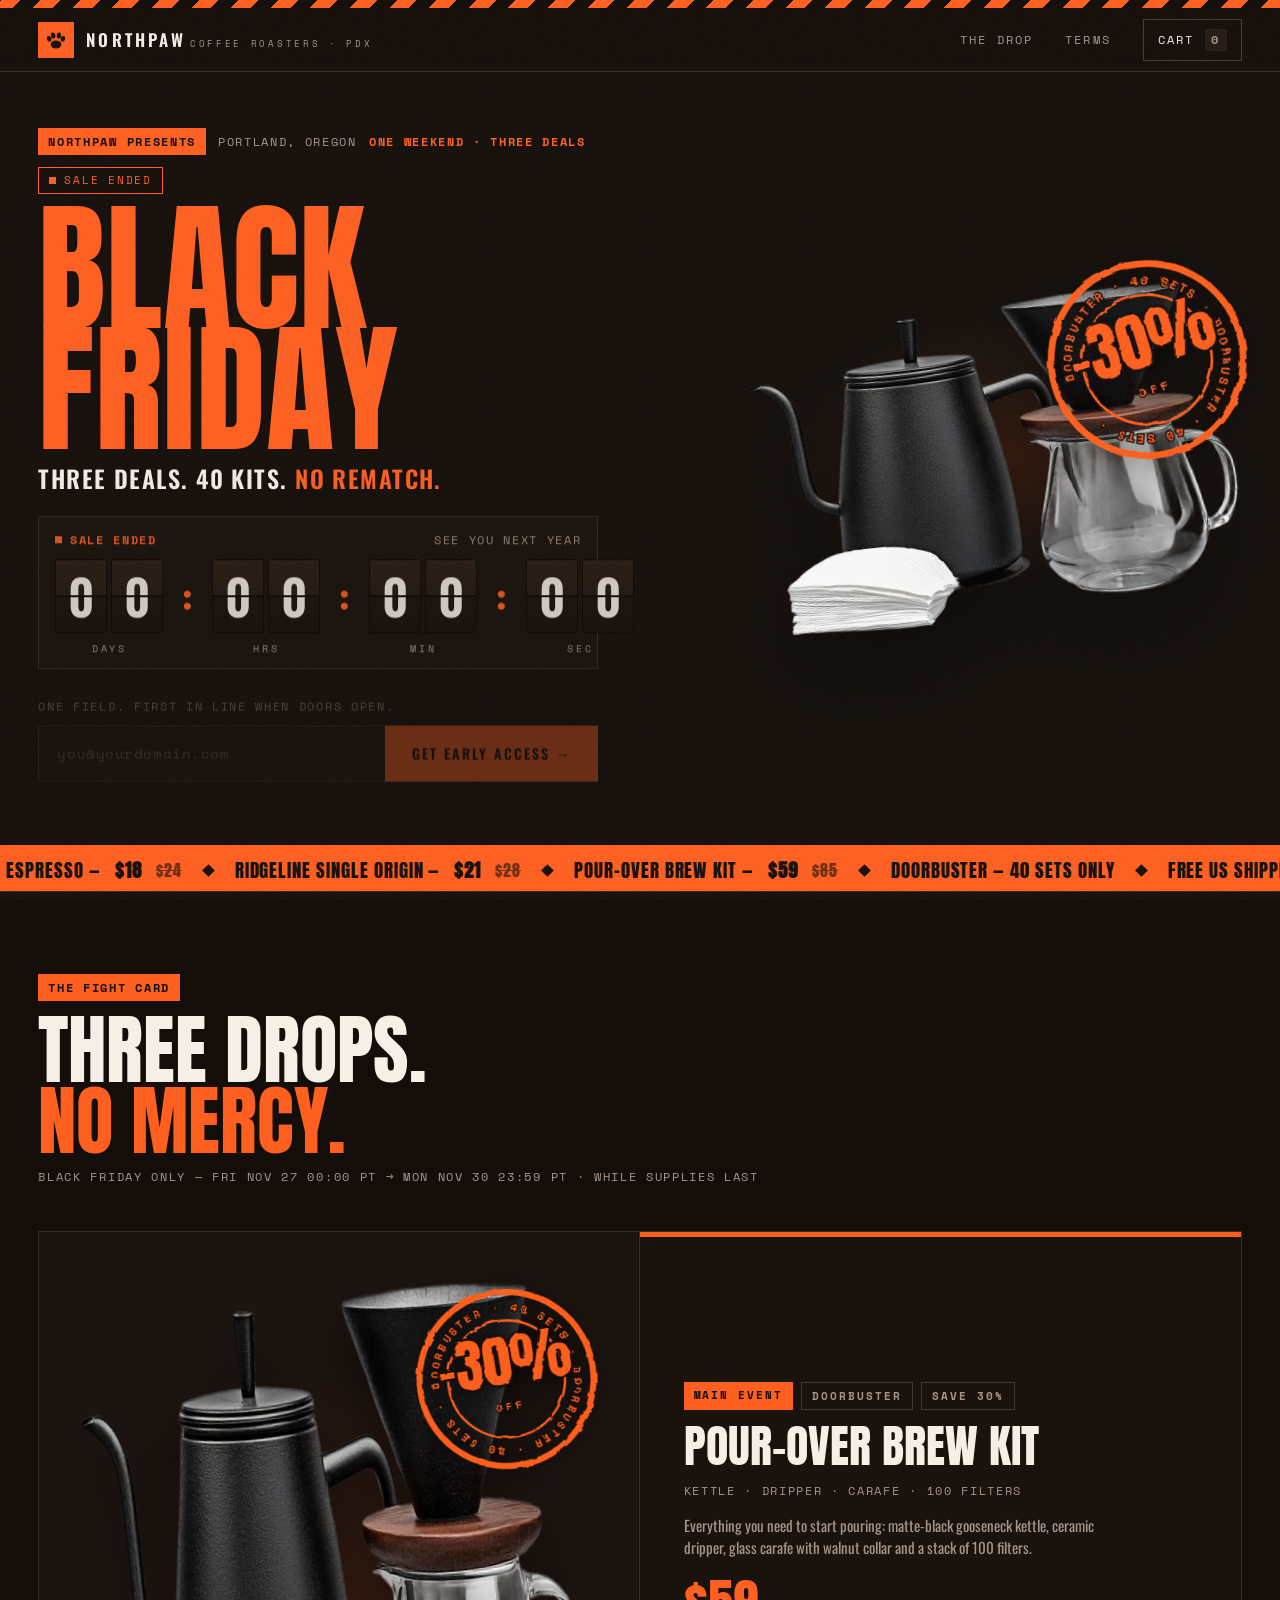
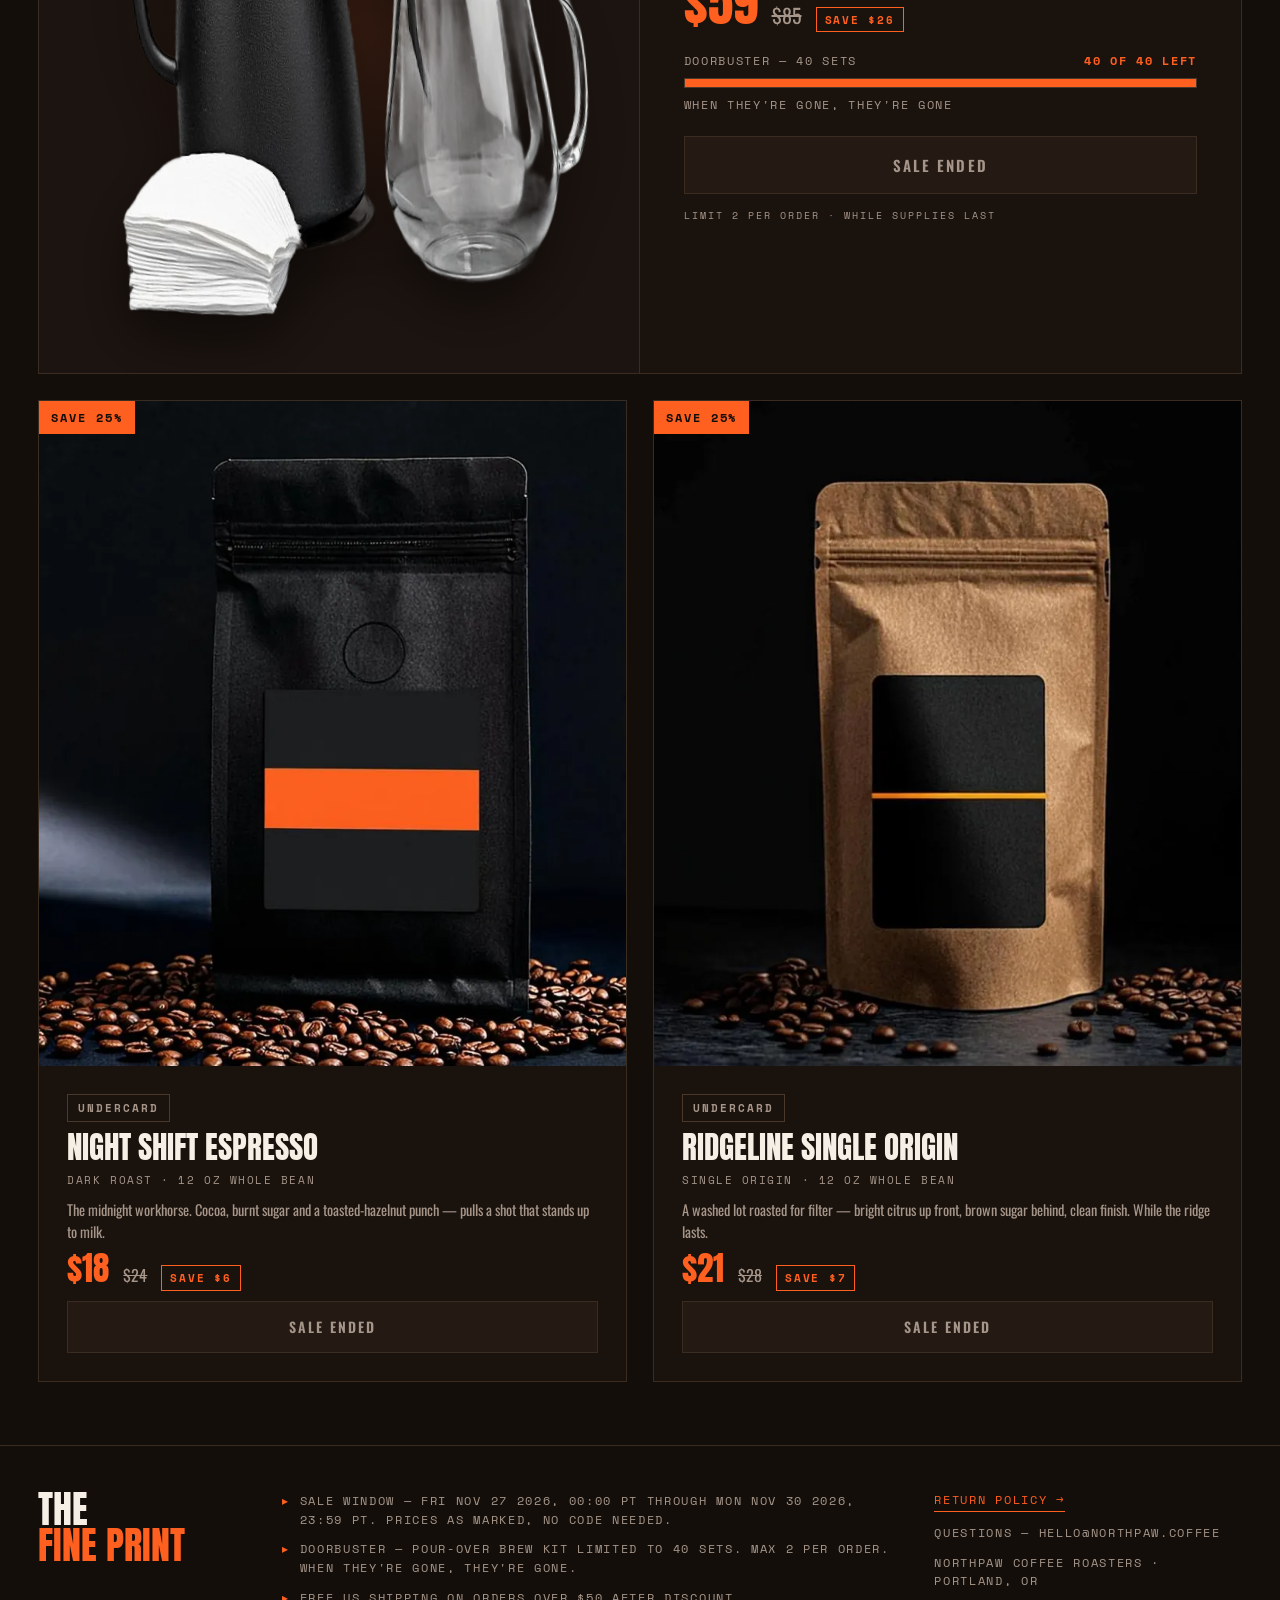
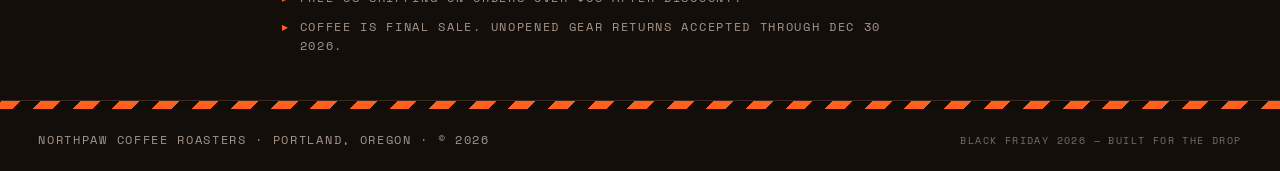
==== commit 8a9adad5: "Northpaw Coffee Roasters — Black Friday 2026 campaign page (self-contained)" ====
--- a/index.html
+++ b/index.html
@@ -1,99 +1,1408 @@
-<!doctype html>
+<!DOCTYPE html>
 <html lang="en">
 <head>
-  <meta charset="utf-8">
-  <meta name="viewport" content="width=device-width, initial-scale=1">
-  <meta name="theme-color" content="#090909">
-  <meta name="description" content="Field-tested tech, honest reviews, and what I'd actually buy. Welcome to the studio.">
-  <title>JORDAN MORGAN — Tech, without the noise.</title>
-  <link rel="preconnect" href="https://fonts.googleapis.com">
-  <link rel="preconnect" href="https://fonts.gstatic.com" crossorigin>
-  <link href="https://fonts.googleapis.com/css2?family=DM+Mono:wght@400;500&family=DM+Sans:wght@400;500;600;700;800;900&display=swap" rel="stylesheet">
-  <link rel="stylesheet" href="styles.css">
+<meta charset="UTF-8">
+<meta name="viewport" content="width=device-width, initial-scale=1.0">
+<title>BLACK FRIDAY — Northpaw Coffee Roasters · Portland, OR</title>
+<meta name="description" content="Black Friday at Northpaw Coffee Roasters. Three deals, 40 brew kits, no rematch. Doors open Fri Nov 27, 2026 — 00:00 PT.">
+<meta name="theme-color" content="#140E0A">
+<meta property="og:title" content="BLACK FRIDAY — Northpaw Coffee Roasters">
+<meta property="og:description" content="Three deals. 40 kits. No rematch. Doors open Fri Nov 27, 2026 — 00:00 PT.">
+<meta property="og:type" content="website">
+<link rel="icon" href="data:image/svg+xml,%3Csvg xmlns='http://www.w3.org/2000/svg' viewBox='0 0 64 64'%3E%3Crect width='64' height='64' fill='%23FF5F1F'/%3E%3Cg fill='%23140E0A'%3E%3Cellipse cx='32' cy='43' rx='13' ry='10'/%3E%3Cellipse cx='15' cy='29' rx='5.5' ry='7' transform='rotate(-18 15 29)'/%3E%3Cellipse cx='25' cy='21' rx='5.5' ry='7.5' transform='rotate(-6 25 21)'/%3E%3Cellipse cx='39' cy='21' rx='5.5' ry='7.5' transform='rotate(6 39 21)'/%3E%3Cellipse cx='49' cy='29' rx='5.5' ry='7' transform='rotate(18 49 29)'/%3E%3C/g%3E%3C/svg%3E">
+<link rel="preconnect" href="https://fonts.googleapis.com">
+<link rel="preconnect" href="https://fonts.gstatic.com" crossorigin>
+<link href="https://fonts.googleapis.com/css2?family=Anton&family=Oswald:wght@400;500;600&family=Space+Mono:wght@400;700&display=swap" rel="stylesheet">
+<script src="https://cdnjs.cloudflare.com/ajax/libs/gsap/3.13.0/gsap.min.js" defer></script>
+<style>
+/* ============ TOKENS ============ */
+:root{
+  --ink:#140E0A; --ink-2:#1C1410; --ink-3:#241A13; --panel:#1A120D;
+  --line:#3A2C21; --line-2:#4A382A;
+  --orange:#FF5F1F; --orange-2:#E04E12; --paper:#F5EFE6; --muted:#A6968A;
+  --header-h:64px; --ticker-h:46px;
+  --fdw:clamp(26px,4.4vw,52px); --fdh:calc(var(--fdw)*1.42);
+  --f-disp:'Anton','Arial Narrow',Impact,sans-serif;
+  --f-ui:'Oswald','Arial Narrow',Arial,sans-serif;
+  --f-mono:'Space Mono',ui-monospace,Menlo,Consolas,monospace;
+}
+*{margin:0;padding:0;box-sizing:border-box}
+html{scroll-behavior:smooth}
+@media (prefers-reduced-motion:reduce){html{scroll-behavior:auto}}
+body{
+  background:var(--ink); color:var(--paper);
+  font-family:var(--f-ui); font-size:16px; line-height:1.5;
+  -webkit-font-smoothing:antialiased; overflow-x:hidden;
+}
+img{display:block;max-width:100%}
+button{font:inherit;color:inherit;background:none;border:none;cursor:pointer}
+input{font:inherit}
+a{color:inherit}
+::selection{background:var(--orange);color:var(--ink)}
+:focus-visible{outline:2px solid var(--orange);outline-offset:3px}
+/* film grain over everything */
+body::after{
+  content:'';position:fixed;inset:0;z-index:120;pointer-events:none;opacity:.055;
+  background-image:url("data:image/svg+xml,%3Csvg xmlns='http://www.w3.org/2000/svg' width='160' height='160'%3E%3Cfilter id='n'%3E%3CfeTurbulence type='fractalNoise' baseFrequency='0.8' numOctaves='2'/%3E%3C/filter%3E%3Crect width='160' height='160' filter='url(%23n)'/%3E%3C/svg%3E");
+}
+.hazard{height:8px;background:repeating-linear-gradient(-45deg,var(--orange) 0 14px,#120C08 14px 28px)}
+.hazard-top{position:fixed;top:0;left:0;right:0;z-index:70;pointer-events:none}
+.mono{font-family:var(--f-mono);font-size:12px;letter-spacing:.14em;text-transform:uppercase}
+.chip{display:inline-block;background:var(--orange);color:var(--ink);padding:5px 10px 4px;font-weight:700}
+.linklike{font-family:var(--f-mono);font-size:12px;letter-spacing:.14em;text-transform:uppercase;color:var(--orange);border-bottom:1px solid var(--orange);padding-bottom:2px}
+.linklike:hover{color:var(--paper);border-color:var(--paper)}
+.btn{
+  display:inline-flex;align-items:center;justify-content:center;gap:10px;
+  font-family:var(--f-ui);font-weight:600;letter-spacing:.14em;text-transform:uppercase;
+  padding:14px 26px;border:1px solid var(--line-2);color:var(--paper);
+  transition:transform .15s ease,background .15s ease,color .15s ease,border-color .15s ease;
+}
+.btn:hover{transform:translateY(-2px)}
+.btn:active{transform:translateY(0)}
+.btn-primary{background:var(--orange);border-color:var(--orange);color:var(--ink)}
+.btn-primary:hover{background:var(--orange-2);border-color:var(--orange-2)}
+.btn[disabled]{background:#241A13;border-color:var(--line);color:var(--muted);cursor:not-allowed;transform:none}
+.sr-only{position:absolute;width:1px;height:1px;padding:0;margin:-1px;overflow:hidden;clip:rect(0 0 0 0);white-space:nowrap;border:0}
+
+/* ============ HEADER ============ */
+.site-head{
+  position:sticky;top:8px;z-index:60;height:var(--header-h);
+  display:flex;align-items:center;justify-content:space-between;
+  padding:0 clamp(16px,3vw,40px);
+  background:rgba(20,14,10,.92);backdrop-filter:blur(8px);
+  border-bottom:1px solid var(--line);
+}
+.brand{display:flex;align-items:center;gap:12px;text-decoration:none}
+.brand-badge{width:36px;height:36px;background:var(--orange);display:grid;place-items:center;flex:none}
+.brand-badge svg{width:26px;height:26px}
+.brand-name{font-weight:600;letter-spacing:.18em;font-size:17px;line-height:1}
+.brand-sub{font-family:var(--f-mono);font-size:9px;letter-spacing:.3em;color:var(--muted);margin-top:4px}
+.nav{display:flex;align-items:center;gap:clamp(14px,2.5vw,34px)}
+.nav a{font-family:var(--f-mono);font-size:12px;letter-spacing:.18em;text-decoration:none;color:var(--muted)}
+.nav a:hover{color:var(--orange)}
+.cart-btn{
+  display:flex;align-items:center;gap:10px;border:1px solid var(--line-2);
+  padding:9px 14px;font-family:var(--f-mono);font-size:12px;letter-spacing:.18em;
+  transition:border-color .15s ease;
+}
+.cart-btn:hover{border-color:var(--orange)}
+.cart-count{
+  min-width:22px;height:22px;display:grid;place-items:center;
+  background:var(--orange);color:var(--ink);font-weight:700;font-size:12px;padding:0 4px;
+}
+.cart-count[data-zero="1"]{background:#241A13;color:var(--muted)}
+
+/* ============ HERO ============ */
+.hero{
+  position:relative;
+  min-height:100vh;min-height:calc(100svh - var(--header-h) - 8px);
+  display:flex;flex-direction:column;
+  border-bottom:1px solid var(--line);
+}
+.hero-inner{
+  flex:1;display:grid;grid-template-columns:minmax(0,1.15fr) minmax(0,.85fr);
+  gap:clamp(20px,4vw,64px);align-items:center;
+  padding:clamp(20px,3.5vh,44px) clamp(16px,3vw,40px) clamp(16px,2.5vh,28px);
+  max-width:1560px;width:100%;margin:0 auto;
+}
+.eyebrow-row{display:flex;flex-wrap:wrap;align-items:center;gap:12px;margin-bottom:clamp(10px,1.6vh,18px)}
+.eyebrow-meta{color:var(--muted)}
+.eyebrow-meta b{color:var(--orange);font-weight:700}
+.status-chip{
+  display:none;align-items:center;gap:8px;border:1px solid var(--orange);
+  padding:4px 10px;font-family:var(--f-mono);font-size:11px;letter-spacing:.16em;color:var(--orange);
+}
+.status-chip.on{display:inline-flex}
+.status-dot{width:7px;height:7px;background:var(--orange);flex:none}
+[data-phase="live"] .status-dot{animation:pulse 1.1s ease-in-out infinite}
+@keyframes pulse{0%,100%{opacity:1}50%{opacity:.25}}
+.bf-title{
+  font-family:var(--f-disp);font-weight:400;
+  font-size:clamp(3.6rem,12.2vw,11.5rem);
+  line-height:.86;letter-spacing:.005em;color:var(--orange);
+  text-transform:uppercase;user-select:none;
+}
+.bf-word{display:block;white-space:nowrap}
+.bf-word .ltr{display:inline-block;will-change:transform}
+.bf-sub{
+  margin-top:clamp(12px,2vh,20px);
+  font-weight:600;font-size:clamp(1.05rem,2vw,1.5rem);
+  letter-spacing:.06em;text-transform:uppercase;
+}
+.bf-sub em{font-style:normal;color:var(--orange)}
+.bf-copy{margin-top:10px;color:var(--muted);font-size:15px;max-width:46ch}
+
+/* --- countdown --- */
+.countdown{
+  margin-top:clamp(16px,2.8vh,28px);
+  max-width:560px;border:1px solid var(--line);background:var(--panel);
+  padding:14px 16px 12px;
+}
+.cd-label-row{display:flex;justify-content:space-between;gap:10px;flex-wrap:wrap;margin-bottom:10px}
+.cd-label{color:var(--orange);font-weight:700;display:flex;align-items:center;gap:8px}
+.cd-dot{width:7px;height:7px;background:var(--orange);flex:none;animation:pulse 1.4s ease-in-out infinite}
+@media (prefers-reduced-motion:reduce){.cd-dot{animation:none}}
+.cd-date{color:var(--muted)}
+.flaps{display:flex;align-items:flex-start;gap:clamp(6px,1vw,12px)}
+.flap-group{display:flex;flex-direction:column;align-items:center}
+.flap-unit{display:flex;gap:4px}
+code{font-family:var(--f-mono);color:var(--orange);font-size:.92em}
+.flap-pair-label{
+  text-align:center;color:var(--muted);font-family:var(--f-mono);
+  font-size:10px;letter-spacing:.28em;margin-top:8px;
+}
+.flap-colon{
+  font-family:var(--f-mono);font-weight:700;color:var(--orange);
+  font-size:calc(var(--fdh)*.5);line-height:var(--fdh);padding:0 1px;user-select:none;
+}
+.fd{
+  position:relative;width:var(--fdw);height:var(--fdh);
+  perspective:300px;border:1px solid #0C0805;border-radius:3px;
+  background:#221812;
+}
+.fd-half,.fd-flap{
+  position:absolute;left:0;width:100%;height:50%;overflow:hidden;
+}
+.fd-top,.fd-flap-top{top:0;border-radius:2px 2px 0 0;background:linear-gradient(180deg,#2E2016,#251A12)}
+.fd-bottom,.fd-flap-bottom{bottom:0;border-radius:0 0 2px 2px;background:linear-gradient(180deg,#1D140E,#170F0A)}
+.fd-glyph{
+  position:absolute;left:0;width:100%;height:200%;
+  display:flex;align-items:center;justify-content:center;
+  font-family:var(--f-ui);font-weight:600;
+  font-size:calc(var(--fdh)*.66);color:var(--paper);
+}
+.fd-top .fd-glyph,.fd-flap-top .fd-glyph{top:0}
+.fd-bottom .fd-glyph,.fd-flap-bottom .fd-glyph{top:-100%}
+.fd-flap{display:none;backface-visibility:hidden;z-index:2}
+.fd-flap-top{transform-origin:50% 100%}
+.fd-flap-bottom{transform-origin:50% 0%;background:linear-gradient(180deg,#1D140E,#170F0A)}
+.fd::after{content:'';position:absolute;top:50%;left:0;right:0;height:2px;margin-top:-1px;background:#0C0805;z-index:3}
+
+/* --- early access --- */
+.early{margin-top:clamp(16px,2.8vh,28px);max-width:560px}
+.early-label{color:var(--muted);margin-bottom:10px}
+.early-row{display:flex;gap:0}
+.early-row input{
+  flex:1;min-width:0;background:var(--ink-2);border:1px solid var(--line-2);border-right:none;
+  color:var(--paper);padding:0 18px;height:56px;
+  font-family:var(--f-mono);font-size:14px;letter-spacing:.04em;
+}
+.early-row input::placeholder{color:#6E5F53}
+.early-row input:focus{outline:none;border-color:var(--orange)}
+.early-row .btn{height:56px;flex:none;font-size:14px}
+.early-msg{margin-top:9px;color:var(--muted);min-height:16px}
+.early-msg.ok{color:var(--orange)}
+.early-msg.err{color:#FF8A6B}
+.early-done{
+  display:none;border:1px solid var(--orange);padding:16px 18px;
+  font-family:var(--f-mono);font-size:12px;letter-spacing:.14em;text-transform:uppercase;color:var(--orange);
+}
+.early-done.on{display:block}
+.early-done b{color:var(--paper)}
+
+/* --- hero art (kit + stamp) --- */
+.hero-art{position:relative;display:grid;place-items:center;min-height:320px}
+.glow{
+  position:absolute;inset:-8%;pointer-events:none;
+  background:radial-gradient(closest-side,rgba(255,95,31,.22),rgba(58,36,22,.38) 46%,rgba(20,14,10,0) 74%);
+}
+.kit{position:relative;width:100%;max-width:600px;transform:rotate(-7deg)}
+.kit img{width:100%;height:auto;filter:drop-shadow(0 34px 40px rgba(0,0,0,.55))}
+.kit .kit-img-wrap{will-change:transform}
+.stamp-wrap{
+  position:absolute;top:-9%;right:-6%;width:46%;min-width:140px;z-index:4;
+  transform:rotate(-10deg);opacity:.96;
+}
+.stamp-wrap.stamp-hidden{display:none}
+.stamp-wrap svg,.db-stamp svg,.sold-overlay svg{width:100%;height:auto;overflow:visible;filter:drop-shadow(0 3px 14px rgba(0,0,0,.62))}
+
+/* --- ticker --- */
+.ticker{
+  border-top:3px solid var(--orange);background:var(--orange);
+  overflow:hidden;white-space:nowrap;height:var(--ticker-h);
+  display:flex;align-items:center;
+}
+.ticker-track{display:inline-flex;will-change:transform}
+.tick-half{display:inline-flex;align-items:center;flex:none}
+.tick-item{
+  display:inline-flex;align-items:center;gap:14px;padding:0 22px;
+  font-family:var(--f-disp);font-size:19px;letter-spacing:.05em;color:var(--ink);
+  text-transform:uppercase;line-height:var(--ticker-h);
+}
+.tick-item .was{opacity:.62;text-decoration:line-through;font-size:16px}
+.tick-sep{width:9px;height:9px;background:var(--ink);transform:rotate(45deg);flex:none}
+.no-gsap .ticker-track{animation:tickmove 28s linear infinite}
+@keyframes tickmove{from{transform:translateX(0)}to{transform:translateX(-50%)}}
+@media (prefers-reduced-motion:reduce){.no-gsap .ticker-track{animation:none}}
+
+/* ============ THE DROP ============ */
+.drop{padding:clamp(56px,9vh,110px) clamp(16px,3vw,40px) clamp(40px,7vh,90px);max-width:1560px;margin:0 auto}
+.sec-head{margin-bottom:clamp(28px,5vh,54px)}
+.sec-head h2{
+  font-family:var(--f-disp);font-weight:400;text-transform:uppercase;
+  font-size:clamp(2.4rem,6vw,5rem);line-height:.92;margin:14px 0 12px;color:var(--paper);
+}
+.sec-head h2 em{font-style:normal;color:var(--orange)}
+.sec-sub{color:var(--muted)}
+/* doorbuster */
+.doorbuster{
+  display:grid;grid-template-columns:minmax(0,1fr) minmax(0,1fr);
+  border:1px solid var(--line);background:var(--panel);margin-bottom:26px;
+  position:relative;overflow:hidden;
+}
+.doorbuster::before{
+  content:'';position:absolute;top:0;left:0;right:0;height:5px;background:var(--orange);
+}
+.db-media{
+  position:relative;display:grid;place-items:center;padding:clamp(22px,4vw,48px);
+  background:radial-gradient(closest-side at 50% 52%,rgba(255,95,31,.16),rgba(26,18,13,0) 72%),var(--ink-2);
+  border-right:1px solid var(--line);min-height:380px;
+}
+.db-media .kit-tilt{width:100%;max-width:520px;transform:rotate(-4deg)}
+.db-media img{width:100%;filter:drop-shadow(0 26px 30px rgba(0,0,0,.5))}
+.db-stamp{position:absolute;top:6%;right:5%;width:34%;min-width:130px;max-width:210px;transform:rotate(-9deg);z-index:3}
+.db-stamp svg{width:100%;height:auto;overflow:visible}
+.sold-overlay{
+  position:absolute;inset:0;display:none;place-items:center;z-index:5;
+  background:rgba(20,14,10,.45);
+}
+.sold-overlay.on{display:grid}
+.sold-overlay svg{width:min(62%,340px);transform:rotate(-8deg);overflow:visible}
+.db-info{padding:clamp(22px,3.4vw,46px);display:flex;flex-direction:column;gap:14px;justify-content:center}
+.tag-row{display:flex;flex-wrap:wrap;gap:8px}
+.tag{font-family:var(--f-mono);font-size:11px;letter-spacing:.18em;padding:5px 10px 4px;font-weight:700;text-transform:uppercase}
+.tag-solid{background:var(--orange);color:var(--ink)}
+.tag-line{border:1px solid var(--line-2);color:var(--muted)}
+.db-title{
+  font-family:var(--f-disp);font-weight:400;text-transform:uppercase;
+  font-size:clamp(1.9rem,3.6vw,3.2rem);line-height:.95;
+}
+.db-sub{color:var(--muted);font-family:var(--f-mono);font-size:12px;letter-spacing:.14em;text-transform:uppercase}
+.db-desc{color:var(--muted);font-size:15px;max-width:52ch}
+.price-row{display:flex;align-items:baseline;gap:14px;flex-wrap:wrap;margin-top:4px}
+.price-now{font-family:var(--f-disp);font-size:clamp(2.2rem,4vw,3.4rem);color:var(--orange);line-height:1}
+.price-was{color:var(--muted);text-decoration:line-through;font-size:20px}
+.price-save{
+  font-family:var(--f-mono);font-size:11px;letter-spacing:.16em;font-weight:700;
+  border:1px solid var(--orange);color:var(--orange);padding:4px 8px 3px;text-transform:uppercase;
+}
+.stock{margin-top:6px}
+.stock-head{display:flex;justify-content:space-between;gap:10px;color:var(--muted);margin-bottom:8px}
+.stock-head b{color:var(--orange);font-weight:700}
+.stock-bar{height:10px;background:#0F0A07;border:1px solid var(--line-2)}
+.stock-bar i{display:block;height:100%;background:var(--orange);transition:width .5s ease}
+.stock-bar.low i{background:#C7331B;animation:pulse 1.2s ease-in-out infinite}
+@media (prefers-reduced-motion:reduce){.stock-bar.low i{animation:none}}
+.stock-note{margin-top:8px;color:var(--muted)}
+.db-cta{display:flex;gap:12px;align-items:stretch;margin-top:8px;flex-wrap:wrap}
+.db-cta .btn-atc{flex:1;min-width:220px;height:58px;font-size:15px}
+.limit-note{color:var(--muted);font-family:var(--f-mono);font-size:10px;letter-spacing:.2em;text-transform:uppercase}
+/* undercards */
+.cards{display:grid;grid-template-columns:repeat(2,minmax(0,1fr));gap:26px}
+.card{
+  border:1px solid var(--line);background:var(--panel);
+  display:flex;flex-direction:column;transition:transform .18s ease,border-color .18s ease;
+}
+.card:hover{transform:translateY(-4px);border-color:var(--orange)}
+.card-media{position:relative;overflow:hidden;background:var(--ink-2)}
+.card-media img{width:100%;height:100%;object-fit:cover;aspect-ratio:3/3.4;transition:transform .35s ease}
+.card:hover .card-media img{transform:scale(1.04)}
+.save-badge{
+  position:absolute;top:0;left:0;z-index:2;
+  background:var(--orange);color:var(--ink);
+  font-family:var(--f-mono);font-weight:700;font-size:12px;letter-spacing:.16em;
+  padding:8px 12px 7px;text-transform:uppercase;
+}
+.card-info{padding:clamp(18px,2.4vw,28px);display:flex;flex-direction:column;gap:10px;flex:1}
+.card-title{font-family:var(--f-disp);font-weight:400;text-transform:uppercase;font-size:clamp(1.5rem,2.4vw,2.1rem);line-height:1}
+.card-sub{color:var(--muted);font-family:var(--f-mono);font-size:11px;letter-spacing:.14em;text-transform:uppercase}
+.card-desc{color:var(--muted);font-size:14.5px;flex:1}
+.card .price-row{margin-top:auto}
+.card .price-now{font-size:clamp(1.7rem,2.6vw,2.4rem)}
+.card .price-was{font-size:16px}
+.btn-atc{width:100%;height:52px;font-size:14px}
+
+/* ============ TERMS / FOOTER ============ */
+.terms{border-top:1px solid var(--line)}
+.terms-inner{
+  max-width:1560px;margin:0 auto;padding:clamp(34px,5vh,60px) clamp(16px,3vw,40px);
+  display:grid;grid-template-columns:minmax(0,.4fr) minmax(0,1.2fr) minmax(0,.6fr);gap:clamp(20px,3vw,48px);
+  align-items:start;
+}
+.terms-h{font-family:var(--f-disp);font-weight:400;font-size:clamp(1.6rem,3vw,2.4rem);text-transform:uppercase;line-height:.95}
+.terms-h em{font-style:normal;color:var(--orange)}
+.terms-list{list-style:none;display:flex;flex-direction:column;gap:10px;color:var(--muted)}
+.terms-list li{padding-left:18px;position:relative;line-height:1.6}
+.terms-list li::before{content:'▸';position:absolute;left:0;color:var(--orange)}
+.terms-links{display:flex;flex-direction:column;gap:12px;color:var(--muted);align-items:flex-start}
+.site-foot{border-top:1px solid var(--line)}
+.foot-inner{
+  max-width:1560px;margin:0 auto;padding:22px clamp(16px,3vw,40px);
+  display:flex;justify-content:space-between;gap:16px;flex-wrap:wrap;align-items:center;
+}
+.site-foot .mono{color:var(--muted)}
+.site-foot .tiny{font-size:10px;opacity:.7}
+
+/* ============ DRAWER ============ */
+.scrim{
+  position:fixed;inset:0;z-index:80;background:rgba(10,7,5,.7);
+  opacity:0;pointer-events:none;transition:opacity .25s ease;
+}
+.scrim.on{opacity:1;pointer-events:auto}
+.drawer{
+  position:fixed;top:0;right:0;bottom:0;z-index:90;
+  width:min(440px,100vw);background:var(--ink-2);border-left:1px solid var(--line-2);
+  transform:translateX(102%);transition:transform .32s cubic-bezier(.22,.9,.3,1);
+  display:flex;flex-direction:column;
+}
+.drawer.on{transform:translateX(0)}
+.dr-head{
+  display:flex;justify-content:space-between;align-items:center;
+  padding:18px 20px;border-bottom:1px solid var(--line);
+}
+.dr-title{font-family:var(--f-disp);font-weight:400;font-size:26px;letter-spacing:.04em;text-transform:uppercase}
+.dr-close{font-size:22px;line-height:1;padding:6px 10px;color:var(--muted)}
+.dr-close:hover{color:var(--orange)}
+.shipping{padding:16px 20px;border-bottom:1px solid var(--line)}
+.ship-label{color:var(--paper);font-weight:700;margin-bottom:10px}
+.ship-label b{color:var(--orange)}
+.ship-bar{height:8px;background:#0F0A07;border:1px solid var(--line)}
+.ship-bar i{display:block;height:100%;background:var(--orange);width:0;transition:width .4s ease}
+.ship-note{margin-top:8px;color:var(--muted)}
+.dr-items{flex:1;overflow-y:auto;padding:8px 20px}
+.dr-item{display:grid;grid-template-columns:76px 1fr auto;gap:14px;padding:16px 0;border-bottom:1px solid var(--line);align-items:center}
+.dr-thumb{width:76px;height:88px;object-fit:cover;border:1px solid var(--line);background:var(--ink-3)}
+.dr-name{font-weight:600;letter-spacing:.08em;text-transform:uppercase;font-size:14px;line-height:1.25}
+.dr-unit{color:var(--muted);font-family:var(--f-mono);font-size:11px;letter-spacing:.08em;margin-top:4px}
+.qty{display:inline-flex;border:1px solid var(--line-2);margin-top:10px}
+.qty button{width:30px;height:30px;font-size:16px;color:var(--paper)}
+.qty button:hover{background:var(--ink-3);color:var(--orange)}
+.qty .q{width:38px;display:grid;place-items:center;font-family:var(--f-mono);font-size:13px;border-left:1px solid var(--line-2);border-right:1px solid var(--line-2)}
+.dr-right{display:flex;flex-direction:column;align-items:flex-end;gap:10px;justify-self:end}
+.dr-line{font-family:var(--f-disp);font-size:20px;color:var(--orange)}
+.dr-remove{color:var(--muted);font-family:var(--f-mono);font-size:10px;letter-spacing:.14em;text-transform:uppercase;border-bottom:1px solid transparent}
+.dr-remove:hover{color:#FF8A6B;border-color:#FF8A6B}
+.dr-empty{padding:48px 10px;text-align:center;color:var(--muted);display:flex;flex-direction:column;gap:18px;align-items:center}
+.dr-empty .btn{margin-top:6px}
+.dr-foot{border-top:1px solid var(--line);padding:18px 20px 22px;background:var(--ink-2)}
+.dr-subtotal{display:flex;justify-content:space-between;align-items:baseline;margin-bottom:6px}
+.dr-subtotal .mono{color:var(--muted)}
+.dr-subtotal .amount{font-family:var(--f-disp);font-size:30px;color:var(--paper)}
+.dr-note{color:var(--muted);font-size:10px;letter-spacing:.12em;margin-bottom:14px}
+.dr-foot .btn{width:100%;height:56px;font-size:15px}
+.dr-mode{margin-top:10px;text-align:center;color:var(--muted);font-size:10px;letter-spacing:.14em}
+
+/* ============ MODALS / TOAST ============ */
+.modal{
+  position:fixed;inset:0;z-index:100;display:none;place-items:center;padding:20px;
+  background:rgba(10,7,5,.78);
+}
+.modal.on{display:grid}
+.modal-card{
+  width:min(560px,100%);max-height:86vh;overflow-y:auto;
+  background:var(--ink-2);border:1px solid var(--line-2);border-top:5px solid var(--orange);
+  padding:clamp(22px,4vw,36px);
+}
+.modal-card h3{font-family:var(--f-disp);font-weight:400;text-transform:uppercase;font-size:clamp(1.5rem,3vw,2.2rem);margin-bottom:6px}
+.modal-kicker{color:var(--orange);margin-bottom:16px}
+.receipt{border:1px dashed var(--line-2);padding:16px;margin:16px 0;display:flex;flex-direction:column;gap:9px}
+.receipt-row{display:flex;justify-content:space-between;gap:14px;color:var(--muted)}
+.receipt-row.total{color:var(--paper);font-weight:700;border-top:1px solid var(--line);padding-top:10px}
+.receipt-row.total .val{color:var(--orange)}
+.receipt-row .val{color:var(--paper)}
+.modal-note{color:var(--muted);font-size:13.5px;line-height:1.65;margin:14px 0 4px}
+.modal-note a{color:var(--orange)}
+.modal-actions{display:flex;gap:12px;margin-top:18px;flex-wrap:wrap}
+.modal-actions .btn{flex:1;min-width:180px}
+.policy-body{color:var(--muted);font-size:14px;line-height:1.7;display:flex;flex-direction:column;gap:12px}
+.policy-body h4{color:var(--paper);font-family:var(--f-ui);font-weight:600;letter-spacing:.12em;text-transform:uppercase;font-size:13px;margin-top:8px}
+.toast{
+  position:fixed;left:50%;bottom:26px;z-index:110;transform:translate(-50%,20px);
+  background:var(--ink-2);border:1px solid var(--orange);color:var(--paper);
+  padding:13px 22px;font-family:var(--f-mono);font-size:12px;letter-spacing:.12em;text-transform:uppercase;
+  opacity:0;pointer-events:none;transition:opacity .25s ease,transform .25s ease;max-width:92vw;text-align:center;
+}
+.toast.on{opacity:1;transform:translate(-50%,0)}
+.toast b{color:var(--orange)}
+noscript{display:block;padding:14px 20px;background:var(--orange);color:var(--ink);font-family:var(--f-mono);font-size:13px}
+
+/* fit the hero (content + ticker) inside one screen on common laptop sizes */
+@media (min-width:1081px) and (max-height:940px){
+  .bf-copy{display:none}
+  .bf-title{font-size:clamp(3.4rem,11vw,9.8rem)}
+  .bf-sub{margin-top:10px}
+  .countdown{margin-top:16px}
+  .early{margin-top:16px}
+}
+@media (min-width:1081px) and (max-height:800px){
+  :root{--fdw:clamp(22px,3.6vw,42px)}
+  .bf-title{font-size:clamp(2.9rem,9.2vw,8.2rem)}
+  .eyebrow-row{margin-bottom:8px}
+  .bf-sub{margin-top:8px;font-size:clamp(.95rem,1.6vw,1.2rem)}
+  .countdown{padding:10px 14px 9px}
+  .cd-label-row{margin-bottom:7px}
+  .early-row input,.early-row .btn{height:50px}
+}
+/* ============ RESPONSIVE ============ */
+@media (max-width:1080px){
+  .hero-inner{grid-template-columns:1fr;gap:26px;align-items:start}
+  .hero-art{min-height:0;margin-top:6px}
+  .kit{max-width:440px}
+  .hero{min-height:0}
+  .doorbuster{grid-template-columns:1fr}
+  .db-media{border-right:none;border-bottom:1px solid var(--line);min-height:300px}
+  .cards{grid-template-columns:1fr}
+  .terms-inner{grid-template-columns:1fr;gap:20px}
+}
+@media (max-width:720px){
+  .nav a.nav-link{display:none}
+  .bf-title{font-size:clamp(3.4rem,17vw,5.6rem)}
+  .early-row{flex-direction:column}
+  .early-row input{border-right:1px solid var(--line-2);border-bottom:none}
+  .early-row .btn{width:100%}
+  .flap-colon{font-size:calc(var(--fdh)*.38)}
+  .tick-item{font-size:16px}
+  .db-cta .btn-atc{min-width:100%}
+}
+</style>
 </head>
-<body>
-  <div class="grain" aria-hidden="true"></div>
-  <header class="topbar">
-    <a class="wordmark" href="#home" aria-label="Jordan Morgan home">JM<span class="wordmark-dot">.</span><span class="wordmark-tag">IN THE LAB</span></a>
-    <nav class="main-nav" aria-label="Main navigation">
-      <a href="#videos">THE VIDEOS</a><a href="#reviews">FIELD NOTES</a><a href="#picks">THE SHORTLIST</a>
-    </nav>
-    <a class="nav-cta" href="#newsletter">GET THE GOOD STUFF <span>↗</span></a>
-    <button class="menu-toggle" aria-label="Toggle navigation" aria-expanded="false"><span></span><span></span></button>
-  </header>
-
-  <main id="home">
-    <section class="hero section-tone" data-tone="red">
-      <div class="hero-copy">
-        <p class="eyebrow"><span class="live-dot"></span> INDEPENDENT TECH. ZERO HYPE.</p>
-        <h1>BUY LESS.<br><span>KNOW MORE.</span></h1>
-        <p class="hero-deck">The stuff worth your money, tested properly.<br>And the stuff that absolutely isn't.</p>
-        <a class="button button-red" href="#videos">WATCH THE LATEST <span>↓</span></a>
-        <div class="hero-meta"><span>JORDAN MORGAN</span><span class="meta-line"></span><span>REVIEWS YOU CAN USE.</span></div>
+<body data-phase="pre">
+<noscript>This drop needs JavaScript — enable it to catch the deals.</noscript>
+<div class="hazard hazard-top" aria-hidden="true"></div>
+<header class="site-head">
+  <a class="brand" href="#top" aria-label="Northpaw Coffee Roasters — back to top">
+    <span class="brand-badge" aria-hidden="true">
+      <svg viewBox="0 0 64 64" fill="#140E0A"><ellipse cx="32" cy="43" rx="13" ry="10"/><ellipse cx="15" cy="29" rx="5.5" ry="7" transform="rotate(-18 15 29)"/><ellipse cx="25" cy="21" rx="5.5" ry="7.5" transform="rotate(-6 25 21)"/><ellipse cx="39" cy="21" rx="5.5" ry="7.5" transform="rotate(6 39 21)"/><ellipse cx="49" cy="29" rx="5.5" ry="7" transform="rotate(18 49 29)"/></svg>
+    </span>
+    <span>
+      <span class="brand-name">NORTHPAW</span>
+      <span class="brand-sub">COFFEE ROASTERS · PDX</span>
+    </span>
+  </a>
+  <nav class="nav" aria-label="Main">
+    <a class="nav-link" href="#drop">THE DROP</a>
+    <a class="nav-link" href="#terms">TERMS</a>
+    <button class="cart-btn" id="cart-open" aria-label="Open cart">
+      CART <span class="cart-count" id="cart-count" data-zero="1">0</span>
+    </button>
+  </nav>
+</header>
+
+<!-- ============ HERO ============ -->
+<section class="hero" id="top">
+  <div class="hero-inner">
+    <div class="hero-copy">
+      <div class="eyebrow-row">
+        <span class="chip mono">NORTHPAW PRESENTS</span>
+        <span class="mono eyebrow-meta">PORTLAND, OREGON</span>
+        <span class="mono eyebrow-meta"><b>ONE WEEKEND · THREE DEALS</b></span>
+        <span class="status-chip" id="status-chip"><i class="status-dot" aria-hidden="true"></i><span id="status-text"></span></span>
       </div>
-      <div class="hero-visual">
-        <div class="hero-image"></div>
-        <div class="hero-image-shade"></div>
-        <div class="hero-label"><span class="label-kicker">LATEST DROP <span>●</span></span><strong>THE $1,299<br>LAPTOP TRAP</strong><span class="label-bottom">12:48 <i>▶</i> WATCH NOW</span></div>
-        <div class="hero-stamp">NO SPONSORED<br>VERDICTS <span>↗</span></div>
-        <a class="play-button" href="#videos" aria-label="Watch the latest video"><span>▶</span></a>
-        <span class="hero-index">01 / 04</span>
+
+      <h1 class="bf-title" id="bf-title" aria-label="Black Friday">
+        <span class="bf-word" data-split aria-hidden="true">BLACK</span>
+        <span class="bf-word" data-split aria-hidden="true">FRIDAY</span>
+      </h1>
+
+      <p class="bf-sub" id="bf-sub">THREE DEALS. 40 KITS. <em>NO REMATCH.</em></p>
+      <p class="bf-copy" id="bf-copy">Up to 30% off fresh-roasted coffee and our pour-over kit, straight from the Portland roastery. Doors open Friday, November 27 — 00:00 Pacific.</p>
+
+      <div class="countdown" id="countdown" role="timer" aria-label="Countdown to Black Friday">
+        <div class="cd-label-row">
+          <span class="mono cd-label"><i class="cd-dot" aria-hidden="true"></i><span id="cd-label">DOORS OPEN IN</span></span>
+          <span class="mono cd-date" id="cd-date">FRI 27 NOV 2026 · 00:00 PT</span>
+        </div>
+        <div class="flaps" id="flaps"></div>
       </div>
-      <div class="hero-side-note">TESTED IN REAL LIFE <span>—</span> NOT A PRESS ROOM</div>
-    </section>
-
-    <section class="ticker" aria-label="Our promise"><div class="ticker-track"><span>GOOD GEAR. BAD TAKES. HONEST REVIEWS.</span><b>✳</b><span>GOOD GEAR. BAD TAKES. HONEST REVIEWS.</span><b>✳</b><span>GOOD GEAR. BAD TAKES. HONEST REVIEWS.</span><b>✳</b></div></section>
-
-    <section class="content-section section-tone" id="videos" data-tone="blue">
-      <div class="section-heading">
-        <div><p class="eyebrow">01 / THE WATCH LIST</p><h2>NEW FROM<br>THE <span>STUDIO.</span></h2></div>
-        <p class="section-intro">A camera, a real-world test, and absolutely no unboxing face. New videos when there's something worth saying.</p>
+
+      <form class="early" id="early-form" novalidate>
+        <p class="mono early-label" id="early-label">ONE FIELD. FIRST IN LINE WHEN DOORS OPEN.</p>
+        <div class="early-row">
+          <input type="email" id="early-email" placeholder="you@yourdomain.com" autocomplete="email" aria-label="Email address" required>
+          <button class="btn btn-primary" type="submit" id="early-btn">GET EARLY ACCESS →</button>
+        </div>
+        <p class="mono early-msg" id="early-msg" role="status" aria-live="polite"></p>
+        <div class="early-done" id="early-done"></div>
+      </form>
+    </div>
+
+    <div class="hero-art">
+      <div class="glow" aria-hidden="true"></div>
+      <figure class="kit" id="kit-fig">
+        <div class="kit-img-wrap" id="kit-img-wrap">
+          <img data-img="brew-kit-cut" alt="Northpaw Pour-Over Brew Kit — matte black gooseneck kettle, ceramic dripper, glass carafe with walnut collar, paper filters" width="954" height="645" id="kit-img">
+        </div>
+        <div class="stamp-wrap" id="stamp-deal" aria-hidden="true"></div>
+        <div class="stamp-wrap stamp-hidden" id="stamp-out" aria-hidden="true"></div>
+      </figure>
+    </div>
+  </div>
+
+  <div class="ticker" aria-label="Black Friday deals">
+    <div class="ticker-track" id="ticker-track"></div>
+  </div>
+</section>
+
+<!-- ============ THE DROP ============ -->
+<main>
+  <section class="drop" id="drop">
+    <header class="sec-head">
+      <p class="chip mono">THE FIGHT CARD</p>
+      <h2>THREE DROPS.<br><em>NO MERCY.</em></h2>
+      <p class="mono sec-sub">BLACK FRIDAY ONLY — FRI NOV 27 00:00 PT → MON NOV 30 23:59 PT · WHILE SUPPLIES LAST</p>
+    </header>
+    <div id="doorbuster-mount"></div>
+    <div class="cards" id="cards-mount"></div>
+  </section>
+
+  <!-- ============ TERMS ============ -->
+  <section class="terms" id="terms">
+    <div class="terms-inner">
+      <h3 class="terms-h">THE<br><em>FINE PRINT</em></h3>
+      <ul class="terms-list mono">
+        <li>SALE WINDOW — FRI NOV 27 2026, 00:00 PT THROUGH MON NOV 30 2026, 23:59 PT. PRICES AS MARKED, NO CODE NEEDED.</li>
+        <li>DOORBUSTER — POUR-OVER BREW KIT LIMITED TO 40 SETS. MAX 2 PER ORDER. WHEN THEY'RE GONE, THEY'RE GONE.</li>
+        <li>FREE US SHIPPING ON ORDERS OVER $50 AFTER DISCOUNT.</li>
+        <li>COFFEE IS FINAL SALE. UNOPENED GEAR RETURNS ACCEPTED THROUGH DEC 30 2026.</li>
+      </ul>
+      <div class="terms-links mono">
+        <button class="linklike" id="policy-open">RETURN POLICY →</button>
+        <span>QUESTIONS — HELLO@NORTHPAW.COFFEE</span>
+        <span>NORTHPAW COFFEE ROASTERS · PORTLAND, OR</span>
       </div>
-      <div class="filter-row" role="group" aria-label="Filter videos by category">
-        <span class="filter-label">SORT THE SIGNAL</span>
-        <div class="filter-buttons"><button class="filter-btn active" data-filter="all">ALL <span>06</span></button><button class="filter-btn" data-filter="phones">PHONES <span>02</span></button><button class="filter-btn" data-filter="computers">COMPUTERS <span>02</span></button><button class="filter-btn" data-filter="audio">AUDIO <span>02</span></button></div>
-        <span class="sort-note">LATEST FIRST <span>↘</span></span>
+    </div>
+  </section>
+</main>
+
+<footer class="site-foot">
+  <div class="hazard" aria-hidden="true"></div>
+  <div class="foot-inner">
+    <p class="mono">NORTHPAW COFFEE ROASTERS · PORTLAND, OREGON · © 2026</p>
+    <p class="mono tiny">BLACK FRIDAY 2026 — BUILT FOR THE DROP</p>
+  </div>
+</footer>
+
+<!-- ============ CART DRAWER ============ -->
+<div class="scrim" id="scrim" hidden></div>
+<aside class="drawer" id="drawer" role="dialog" aria-modal="true" aria-label="Your cart">
+  <div class="dr-head">
+    <span class="dr-title">YOUR CART <span id="dr-count"></span></span>
+    <button class="dr-close" id="cart-close" aria-label="Close cart">✕</button>
+  </div>
+  <div class="shipping">
+    <p class="mono ship-label" id="ship-label">FREE SHIPPING OVER <b>$50</b></p>
+    <div class="ship-bar"><i id="ship-fill"></i></div>
+    <p class="mono ship-note">FREE US SHIPPING ON ORDERS OVER $50</p>
+  </div>
+  <div class="dr-items" id="dr-items"></div>
+  <div class="dr-foot">
+    <div class="dr-subtotal"><span class="mono">SUBTOTAL</span><span class="amount" id="dr-subtotal">$0</span></div>
+    <p class="mono dr-note">TAXES &amp; SHIPPING CALCULATED AT CHECKOUT — FREE OVER $50</p>
+    <button class="btn btn-primary" id="checkout-btn">CHECKOUT →</button>
+    <p class="mono dr-mode" id="dr-mode">PREVIEW MODE — NOT CONNECTED TO SHOPIFY</p>
+  </div>
+</aside>
+
+<!-- ============ CHECKOUT PREVIEW MODAL ============ -->
+<div class="modal" id="checkout-modal" role="dialog" aria-modal="true" aria-label="Checkout preview">
+  <div class="modal-card">
+    <p class="mono modal-kicker">NORTHPAW · BLACK FRIDAY 2026</p>
+    <h3 id="co-title">CHECKOUT PREVIEW</h3>
+    <div class="receipt" id="co-receipt"></div>
+    <p class="modal-note" id="co-note">You're on the <b>preview build</b>: this button hands off to <b>real Shopify Checkout</b> once you paste your store's domain and Storefront API token into the <code>SHOPIFY</code> config at the top of this file's script (see README — “Going live”).</p>
+    <div class="modal-actions" id="co-actions">
+      <button class="btn btn-primary" id="co-stage">STAGE THIS ORDER (DEMO)</button>
+      <button class="btn" id="co-cancel">KEEP SHOPPING</button>
+    </div>
+  </div>
+</div>
+
+<!-- ============ RETURN POLICY MODAL ============ -->
+<div class="modal" id="policy-modal" role="dialog" aria-modal="true" aria-label="Return policy">
+  <div class="modal-card">
+    <p class="mono modal-kicker">NORTHPAW COFFEE ROASTERS · PORTLAND, OR</p>
+    <h3>RETURN POLICY</h3>
+    <div class="policy-body">
+      <p><strong>Coffee is final sale.</strong> Beans are roasted to order and shipped fresh, so opened (or opened-bag) coffee can't come back — but if a bag arrives damaged or the roast is off, email us within 14 days and we'll make it right with a replacement or refund.</p>
+      <h4>Gear (Brew Kits &amp; hardware)</h4>
+      <p>Unopened brew gear in original packaging can be returned within <strong>30 days of delivery</strong> — through <strong>December 30, 2026</strong> for Black Friday orders. You cover return shipping unless we shipped the wrong thing.</p>
+      <h4>How to start a return</h4>
+      <p>Email <strong>hello@northpaw.coffee</strong> with your order number and a photo of the item. We'll reply within 2 business days with a return label and instructions.</p>
+      <h4>Refunds</h4>
+      <p>Refunds go back to your original payment method within 5–10 business days after the return reaches the roastery. Sale pricing is honored on exchanges for the same item.</p>
+    </div>
+    <div class="modal-actions"><button class="btn" id="policy-close">CLOSE</button></div>
+  </div>
+</div>
+
+<div class="toast" id="toast" role="status" aria-live="polite"></div>
+<script>
+/* =====================================================================
+   NORTHPAW COFFEE ROASTERS — BLACK FRIDAY 2026 CAMPAIGN
+   Single-file build. GSAP via CDN. Falls back to seed catalog when
+   Shopify isn't wired (preview mode).
+   ===================================================================== */
+
+/* ==== SHOPIFY STOREFRONT API — paste your store's values to go live ====
+   1. Create your store, import shopify-products.csv (see README).
+   2. Admin → Settings → Apps and sales channels → Headless → create a
+      Storefront API public access token.
+   3. Paste domain + token here. Products, doorbuster stock (40 sets) and
+      checkout all switch to your real Shopify store. */
+const SHOPIFY = {
+  domain: "",                 // e.g. "northpaw-roasters.myshopify.com"
+  storefrontAccessToken: "",  // Storefront API public token
+  apiVersion: "2025-07",
+};
+
+/* ==== ASSETS (inlined as base64 by scripts/build_site.py) ==== */
+const ASSETS = {
+  "night-shift":  "[data-uri]",
+  "ridgeline":    "[data-uri]",
+  "brew-kit":     "[data-uri]",
+  "brew-kit-cut": "[data-uri]